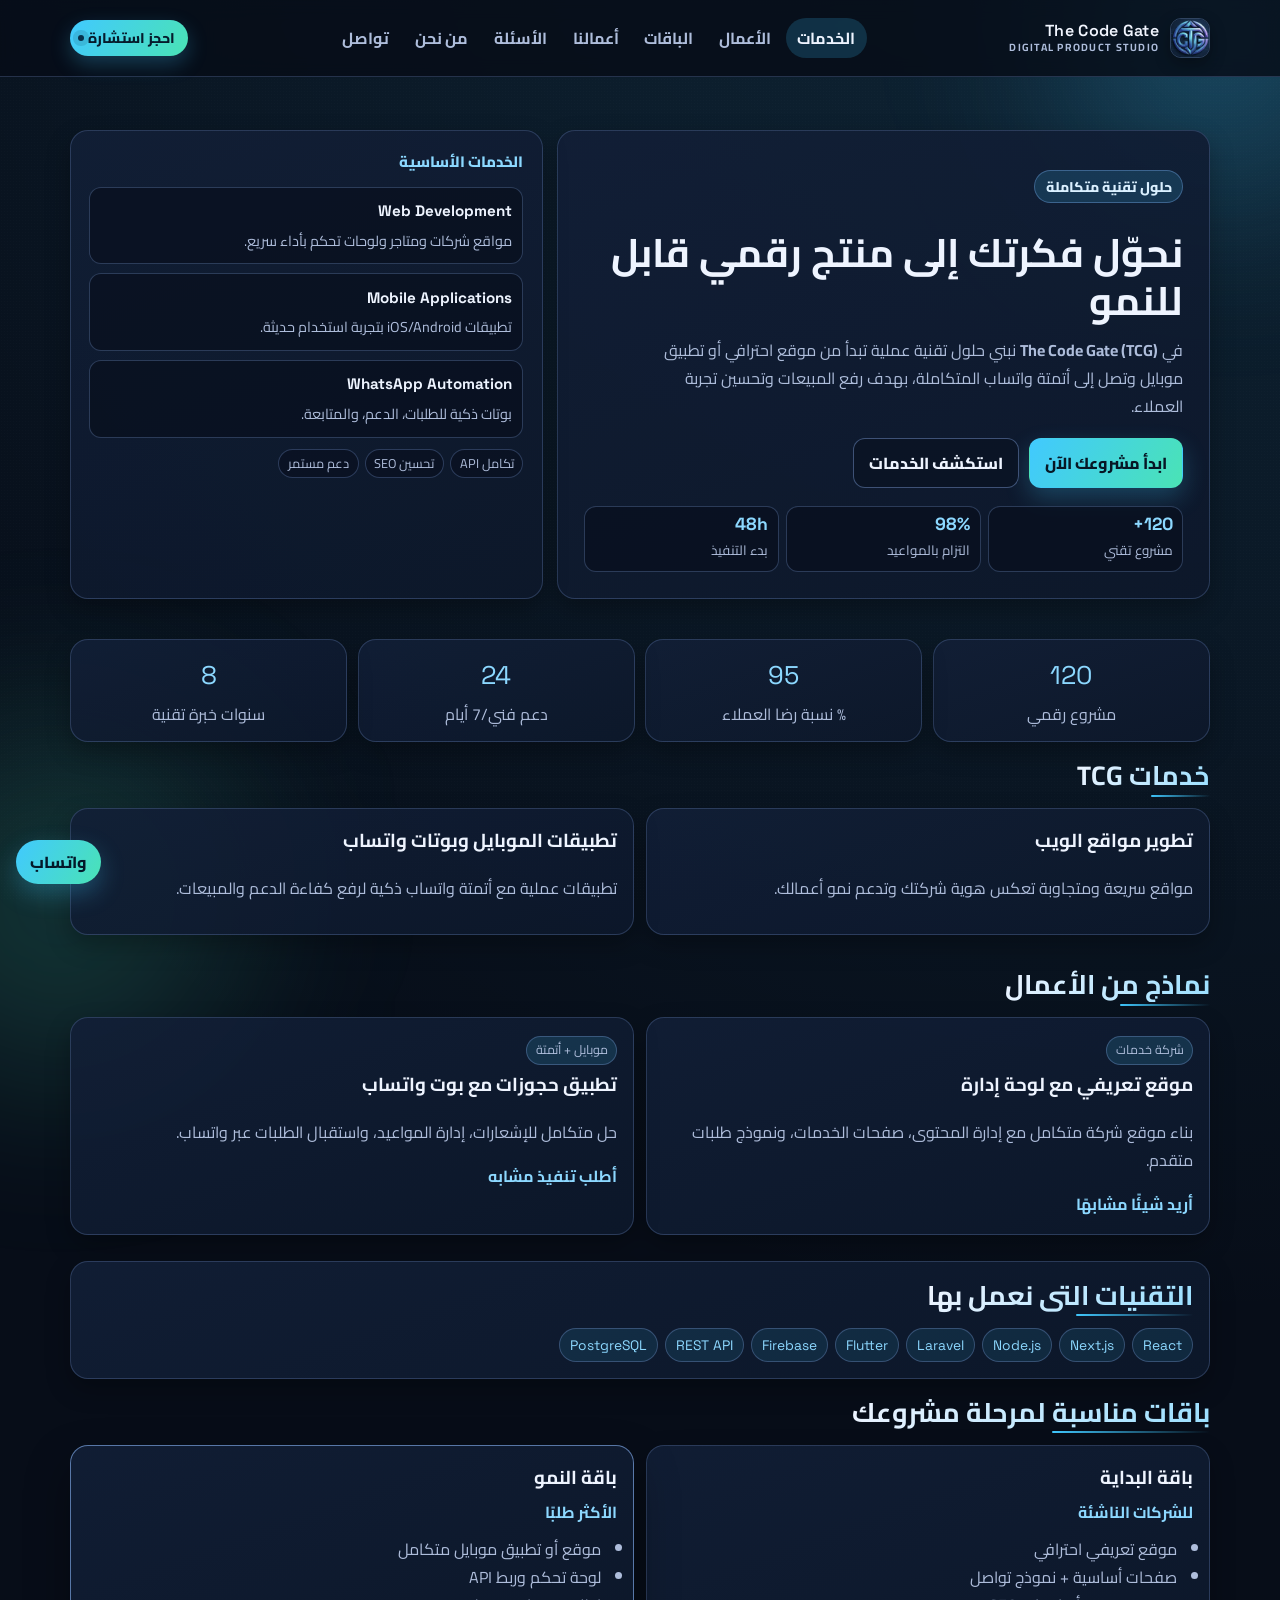
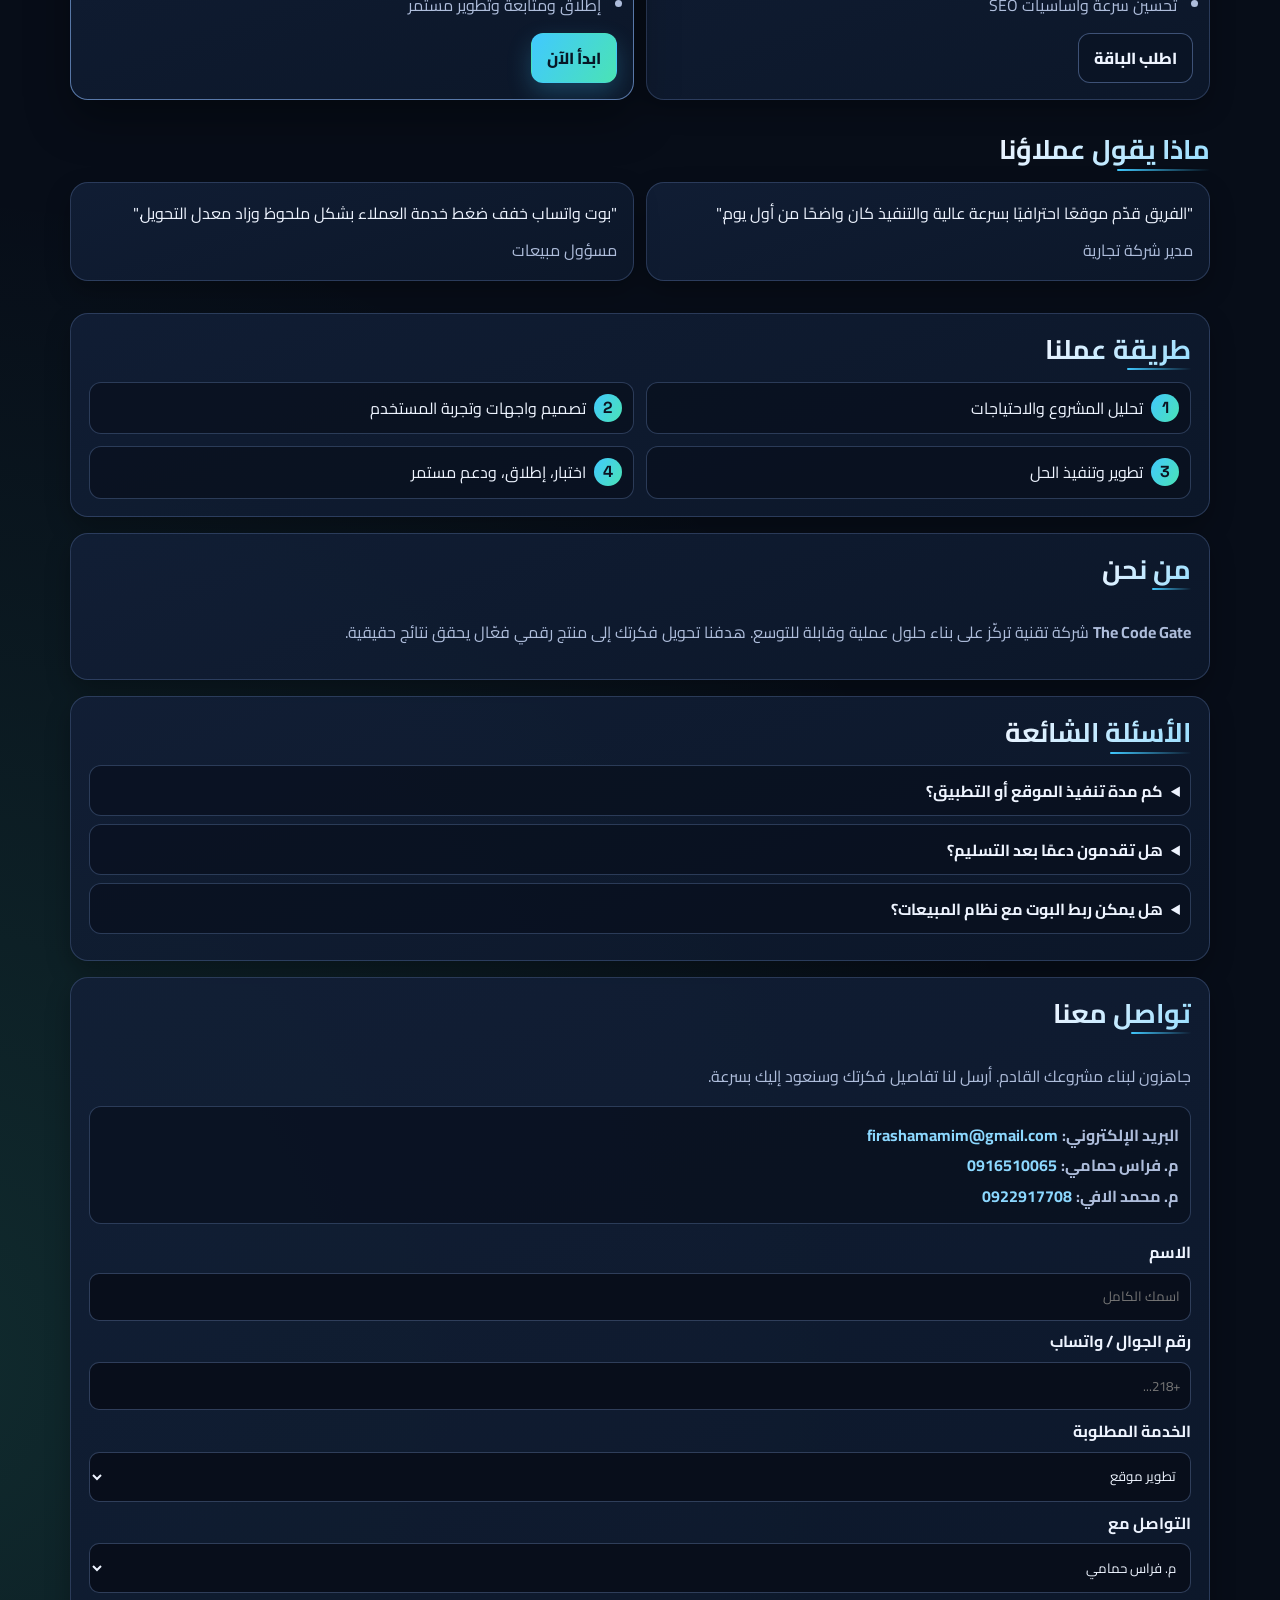
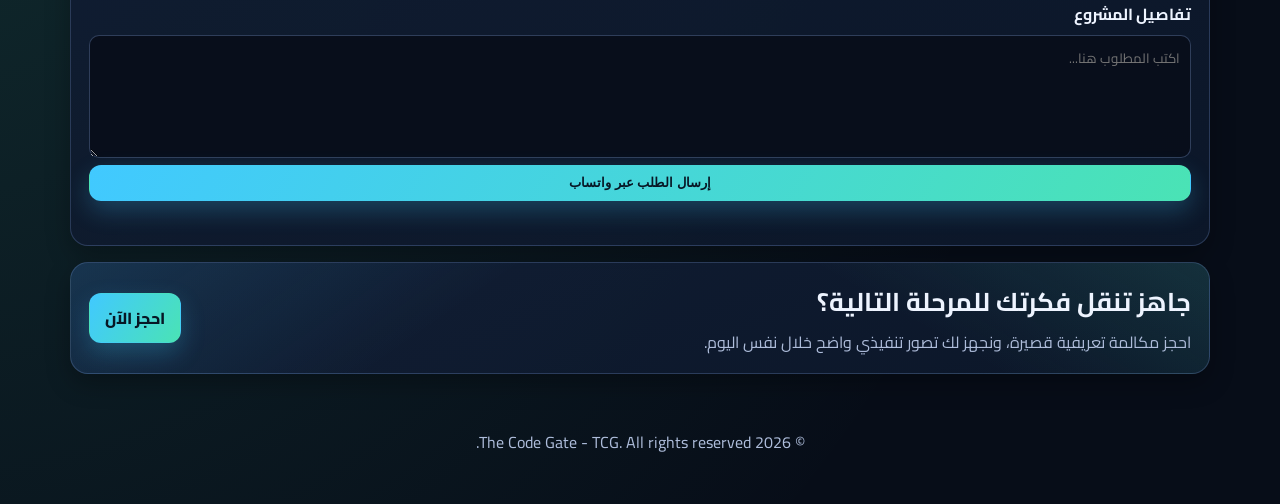
==== index.html @ 2cb338f8 "first upload" ====
<!doctype html>
<html lang="ar" dir="rtl">
<head>
  <meta charset="UTF-8">
  <meta name="viewport" content="width=device-width, initial-scale=1.0">
  <title>TCG - تصميم مواقع وتطوير تطبيقات في ليبيا</title>
  <meta name="description" content="The Code Gate (TCG) - شركة خدمات تقنية متخصصة في تطوير المواقع، تطبيقات الموبايل، وبوتات واتساب.">
  <meta name="keywords" content="TCG, The Code Gate, شركة برمجة, شركة تقنية, تطوير مواقع, تصميم مواقع, برمجة مواقع, تطبيقات موبايل, تطوير تطبيقات, بوت واتساب, أتمتة واتساب, حلول تقنية, تطوير ويب, web development, mobile app development, WhatsApp automation, SEO, API integration">
  <meta name="robots" content="index, follow">
  <meta name="author" content="The Code Gate (TCG)">
  <meta name="theme-color" content="#070d18">
  <meta property="og:type" content="website">
  <meta property="og:locale" content="ar_LY">
  <meta property="og:title" content="TCG - تصميم مواقع وتطوير تطبيقات في ليبيا">
  <meta property="og:description" content="شركة خدمات تقنية متخصصة في تطوير المواقع، تطبيقات الموبايل، وبوتات واتساب.">
  <meta property="og:url" content="https://tcg.com.ly/">
  <meta property="og:site_name" content="The Code Gate (TCG)">
  <meta property="og:image" content="https://tcg.com.ly/assets/logotcg.jpeg">
  <meta name="twitter:card" content="summary_large_image">
  <meta name="twitter:title" content="TCG - تصميم مواقع وتطوير تطبيقات في ليبيا">
  <meta name="twitter:description" content="شركة خدمات تقنية متخصصة في تطوير المواقع، تطبيقات الموبايل، وبوتات واتساب.">
  <meta name="twitter:image" content="https://tcg.com.ly/assets/logotcg.jpeg">
  <link rel="canonical" href="https://tcg.com.ly/">
  <link rel="icon" type="image/jpeg" href="assets/logotcg.jpeg">
  <script type="application/ld+json">
    {
      "@context": "https://schema.org",
      "@graph": [
        {
          "@type": "Organization",
          "@id": "https://tcg.com.ly/#organization",
          "name": "The Code Gate",
          "alternateName": "TCG",
          "url": "https://tcg.com.ly/",
          "logo": "https://tcg.com.ly/assets/logotcg.jpeg",
          "email": "mailto:firashamamim@gmail.com",
          "telephone": "+218916510065",
          "sameAs": [
            "https://wa.me/218916510065"
          ]
        },
        {
          "@type": "WebSite",
          "@id": "https://tcg.com.ly/#website",
          "url": "https://tcg.com.ly/",
          "name": "The Code Gate (TCG)",
          "inLanguage": "ar"
        },
        {
          "@type": "ProfessionalService",
          "@id": "https://tcg.com.ly/#service",
          "name": "The Code Gate (TCG)",
          "url": "https://tcg.com.ly/",
          "description": "شركة خدمات تقنية متخصصة في تطوير المواقع، تطبيقات الموبايل، وبوتات واتساب.",
          "areaServed": {
            "@type": "Country",
            "name": "Libya"
          },
          "serviceType": [
            "Web Development",
            "Mobile App Development",
            "WhatsApp Automation"
          ],
          "provider": {
            "@id": "https://tcg.com.ly/#organization"
          }
        }
      ]
    }
  </script>
  <link rel="preconnect" href="https://fonts.googleapis.com">
  <link rel="preconnect" href="https://fonts.gstatic.com" crossorigin>
  <link href="https://fonts.googleapis.com/css2?family=Cairo:wght@400;600;700&family=Space+Grotesk:wght@600&display=swap" rel="stylesheet">
  <link rel="stylesheet" href="style.css">
</head>
<body>
  <div class="bg-grid" aria-hidden="true"></div>
  <div class="bg-noise" aria-hidden="true"></div>
  <div class="bg-shape bg-shape-1"></div>
  <div class="bg-shape bg-shape-2"></div>

  <header class="site-header">
    <nav class="container nav">
      <a href="#" class="logo">
        <img
          src="assets/logotcg.jpeg"
          alt="TCG Logo"
          class="logo-img"
          width="40"
          height="40"
          decoding="async"
          fetchpriority="high"
        >
        <span class="logo-text-wrap">
          <span class="logo-title">The Code Gate</span>
          <span class="logo-subtitle">Digital Product Studio</span>
        </span>
      </a>
      <button id="menuBtn" class="menu-btn" aria-label="فتح القائمة">☰</button>
      <ul id="menu" class="menu">
        <li><a href="#services">الخدمات</a></li>
        <li><a href="#portfolio">الأعمال</a></li>
        <li><a href="#pricing">الباقات</a></li>
        <li><a href="#work">أعمالنا</a></li>
        <li><a href="#faq">الأسئلة</a></li>
        <li><a href="#about">من نحن</a></li>
        <li><a href="#contact">تواصل</a></li>
      </ul>
      <a class="nav-cta" href="#contact">احجز استشارة</a>
    </nav>
  </header>

  <main>
    <section class="hero container">
      <div class="hero-text reveal">
        <p class="badge">حلول تقنية متكاملة</p>
        <h1>نحوّل فكرتك إلى منتج رقمي قابل للنمو</h1>
        <p class="hero-copy">
          في <strong>The Code Gate (TCG)</strong> نبني حلول تقنية عملية تبدأ من موقع احترافي
          أو تطبيق موبايل وتصل إلى أتمتة واتساب المتكاملة، بهدف رفع المبيعات وتحسين تجربة العملاء.
        </p>
        <div class="hero-actions">
          <a class="btn btn-primary" href="#contact">ابدأ مشروعك الآن</a>
          <a class="btn btn-secondary" href="#services">استكشف الخدمات</a>
        </div>
        <div class="hero-proof">
          <div class="proof-item">
            <strong>120+</strong>
            <span>مشروع تقني</span>
          </div>
          <div class="proof-item">
            <strong>98%</strong>
            <span>التزام بالمواعيد</span>
          </div>
          <div class="proof-item">
            <strong>48h</strong>
            <span>بدء التنفيذ</span>
          </div>
        </div>
      </div>
      <div class="hero-showcase reveal">
        <p class="showcase-title">الخدمات الأساسية</p>
        <div class="showcase-list">
          <div class="showcase-item">
            <h3>Web Development</h3>
            <p>مواقع شركات ومتاجر ولوحات تحكم بأداء سريع.</p>
          </div>
          <div class="showcase-item">
            <h3>Mobile Applications</h3>
            <p>تطبيقات iOS/Android بتجربة استخدام حديثة.</p>
          </div>
          <div class="showcase-item">
            <h3>WhatsApp Automation</h3>
            <p>بوتات ذكية للطلبات، الدعم، والمتابعة.</p>
          </div>
        </div>
        <div class="showcase-note">
          <span>تكامل API</span>
          <span>تحسين SEO</span>
          <span>دعم مستمر</span>
        </div>
      </div>
    </section>

    <section class="stats container reveal">
      <article class="stat">
        <p class="num" data-target="120">0</p>
        <p>مشروع رقمي</p>
      </article>
      <article class="stat">
        <p class="num" data-target="95">0</p>
        <p>% نسبة رضا العملاء</p>
      </article>
      <article class="stat">
        <p class="num" data-target="24">0</p>
        <p>دعم فني/7 أيام</p>
      </article>
      <article class="stat">
        <p class="num" data-target="8">0</p>
        <p>سنوات خبرة تقنية</p>
      </article>
    </section>

    <section id="services" class="services container">
      <h2 class="section-title reveal">خدمات TCG</h2>
      <div class="cards">
        <article class="card reveal">
          <h3>تطوير مواقع الويب</h3>
          <p>مواقع سريعة ومتجاوبة تعكس هوية شركتك وتدعم نمو أعمالك.</p>
        </article>
        <article class="card reveal">
          <h3>تطبيقات الموبايل وبوتات واتساب</h3>
          <p>تطبيقات عملية مع أتمتة واتساب ذكية لرفع كفاءة الدعم والمبيعات.</p>
        </article>
      </div>
    </section>

    <section id="portfolio" class="portfolio container">
      <h2 class="section-title reveal">نماذج من الأعمال</h2>
      <div class="portfolio-grid">
        <article class="portfolio-item reveal">
          <p class="portfolio-tag">شركة خدمات</p>
          <h3>موقع تعريفي مع لوحة إدارة</h3>
          <p>بناء موقع شركة متكامل مع إدارة المحتوى، صفحات الخدمات، ونموذج طلبات متقدم.</p>
          <a href="#contact">أريد شيئًا مشابهًا</a>
        </article>
        <article class="portfolio-item reveal">
          <p class="portfolio-tag">موبايل + أتمتة</p>
          <h3>تطبيق حجوزات مع بوت واتساب</h3>
          <p>حل متكامل للإشعارات، إدارة المواعيد، واستقبال الطلبات عبر واتساب.</p>
          <a href="#contact">أطلب تنفيذ مشابه</a>
        </article>
      </div>
    </section>

    <section class="tech container reveal">
      <h2 class="section-title">التقنيات التي نعمل بها</h2>
      <div class="tech-list">
        <span>React</span>
        <span>Next.js</span>
        <span>Node.js</span>
        <span>Laravel</span>
        <span>Flutter</span>
        <span>Firebase</span>
        <span>REST API</span>
        <span>PostgreSQL</span>
      </div>
    </section>

    <section id="pricing" class="pricing container">
      <h2 class="section-title reveal">باقات مناسبة لمرحلة مشروعك</h2>
      <div class="plans">
        <article class="plan reveal">
          <h3>باقة البداية</h3>
          <p class="plan-sub">للشركات الناشئة</p>
          <ul>
            <li>موقع تعريفي احترافي</li>
            <li>صفحات أساسية + نموذج تواصل</li>
            <li>تحسين سرعة وأساسيات SEO</li>
          </ul>
          <a class="btn btn-secondary" href="#contact">اطلب الباقة</a>
        </article>
        <article class="plan plan-featured reveal">
          <h3>باقة النمو</h3>
          <p class="plan-sub">الأكثر طلبًا</p>
          <ul>
            <li>موقع أو تطبيق موبايل متكامل</li>
            <li>لوحة تحكم وربط API</li>
            <li>إطلاق ومتابعة وتطوير مستمر</li>
          </ul>
          <a class="btn btn-primary" href="#contact">ابدأ الآن</a>
        </article>
      </div>
    </section>

    <section class="testimonials container reveal">
      <h2 class="section-title">ماذا يقول عملاؤنا</h2>
      <div class="testimonial-grid">
        <blockquote class="quote">
          <p>"الفريق قدّم موقعًا احترافيًا بسرعة عالية والتنفيذ كان واضحًا من أول يوم."</p>
          <cite>مدير شركة تجارية</cite>
        </blockquote>
        <blockquote class="quote">
          <p>"بوت واتساب خفف ضغط خدمة العملاء بشكل ملحوظ وزاد معدل التحويل."</p>
          <cite>مسؤول مبيعات</cite>
        </blockquote>
      </div>
    </section>

    <section id="work" class="work container reveal">
      <h2 class="section-title">طريقة عملنا</h2>
      <div class="steps">
        <div class="step"><span>1</span>تحليل المشروع والاحتياجات</div>
        <div class="step"><span>2</span>تصميم واجهات وتجربة المستخدم</div>
        <div class="step"><span>3</span>تطوير وتنفيذ الحل</div>
        <div class="step"><span>4</span>اختبار، إطلاق، ودعم مستمر</div>
      </div>
    </section>

    <section id="about" class="about container reveal">
      <h2 class="section-title">من نحن</h2>
      <p>
        <strong>The Code Gate</strong> شركة تقنية تركّز على بناء حلول عملية وقابلة للتوسع.
        هدفنا تحويل فكرتك إلى منتج رقمي فعّال يحقق نتائج حقيقية.
      </p>
    </section>

    <section id="faq" class="faq container reveal">
      <h2 class="section-title">الأسئلة الشائعة</h2>
      <details>
        <summary>كم مدة تنفيذ الموقع أو التطبيق؟</summary>
        <p>تختلف المدة حسب المتطلبات، لكن عادة تبدأ من 2 إلى 8 أسابيع بعد اعتماد الخطة.</p>
      </details>
      <details>
        <summary>هل تقدمون دعمًا بعد التسليم؟</summary>
        <p>نعم، نوفر دعمًا فنيًا وتحديثات دورية حسب الباقة المتفق عليها.</p>
      </details>
      <details>
        <summary>هل يمكن ربط البوت مع نظام المبيعات؟</summary>
        <p>نعم، ننفذ تكاملات API مع أنظمة CRM والمبيعات وخدمة العملاء.</p>
      </details>
    </section>

    <section id="contact" class="contact container reveal">
      <h2 class="section-title">تواصل معنا</h2>
      <p>جاهزون لبناء مشروعك القادم. أرسل لنا تفاصيل فكرتك وسنعود إليك بسرعة.</p>
      <div class="contact-info">
        <p><strong>البريد الإلكتروني:</strong> <a href="mailto:firashamamim@gmail.com">firashamamim@gmail.com</a></p>
        <p><strong>م. فراس حمامي:</strong> <a href="tel:0916510065">0916510065</a></p>
        <p><strong>م. محمد الافي:</strong> <a href="tel:0922917708">0922917708</a></p>
      </div>
      <form class="contact-form">
        <label for="name">الاسم</label>
        <input id="name" type="text" placeholder="اسمك الكامل" required>
        <label for="phone">رقم الجوال / واتساب</label>
        <input id="phone" type="text" placeholder="+218..." required>
        <label for="service">الخدمة المطلوبة</label>
        <select id="service">
          <option value="تطوير موقع">تطوير موقع</option>
          <option value="تطبيق موبايل">تطبيق موبايل</option>
          <option value="بوت واتساب">بوت واتساب</option>
          <option value="حل تقني متكامل">حل تقني متكامل</option>
        </select>
        <label for="contactPerson">التواصل مع</label>
        <select id="contactPerson">
          <option value="firas">م. فراس حمامي</option>
          <option value="mohammed">م. محمد الافي</option>
        </select>
        <label for="details">تفاصيل المشروع</label>
        <textarea id="details" rows="4" placeholder="اكتب المطلوب هنا..." required></textarea>
        <button id="sendBtn" type="button" class="btn btn-primary">إرسال الطلب عبر واتساب</button>
        <p id="formStatus" class="form-status" aria-live="polite"></p>
      </form>
    </section>

    <section class="cta-band container reveal">
      <div>
        <h2>جاهز تنقل فكرتك للمرحلة التالية؟</h2>
        <p>احجز مكالمة تعريفية قصيرة، ونجهز لك تصور تنفيذي واضح خلال نفس اليوم.</p>
      </div>
      <a class="btn btn-primary" href="#contact">احجز الآن</a>
    </section>
  </main>

  <footer class="site-footer">
    <div class="container">
      <p>© 2026 The Code Gate - TCG. All rights reserved.</p>
    </div>
  </footer>

  <a class="floating-wa" href="https://wa.me/218916510065" target="_blank" rel="noopener noreferrer" aria-label="تواصل واتساب">
    واتساب
  </a>
  <button id="scrollTopBtn" class="scroll-top" type="button" aria-label="العودة للأعلى">↑</button>

  <script src="script.js" defer></script>
</body>
</html>
---- style.css ----
:root {
  --bg: #070d18;
  --bg-soft: #0d1628;
  --surface: #111d34;
  --surface-2: #0f1a2f;
  --surface-3: #0b1425;
  --text: #eef4ff;
  --muted: #aebddb;
  --line: rgba(123, 155, 214, 0.26);
  --brand: #41c9ff;
  --brand-2: #4ae3b5;
  --brand-dark: #0c1322;
  --warn: #ffca7a;
  --radius: 18px;
  --radius-sm: 12px;
  --shadow-sm: 0 10px 24px rgba(0, 0, 0, 0.28);
  --shadow-md: 0 20px 44px rgba(0, 0, 0, 0.34);
  --max: 1140px;
}

* {
  box-sizing: border-box;
}

html {
  scroll-behavior: smooth;
}

html,
body {
  margin: 0;
  padding: 0;
}

body {
  font-family: "Cairo", "Segoe UI", sans-serif;
  color: var(--text);
  background:
    radial-gradient(circle at 92% -10%, rgba(65, 201, 255, 0.15), transparent 40%),
    radial-gradient(circle at -8% 80%, rgba(74, 227, 181, 0.14), transparent 36%),
    var(--bg);
  line-height: 1.75;
}

section {
  scroll-margin-top: 96px;
}

.container {
  width: min(var(--max), calc(100% - 2rem));
  margin: 0 auto;
}

.bg-grid {
  display: none;
}

.bg-noise,
.bg-shape {
  position: fixed;
  z-index: -1;
  pointer-events: none;
}

.bg-noise {
  inset: 0;
  opacity: 0.12;
  background-image: radial-gradient(circle, rgba(255, 255, 255, 0.14) 1px, transparent 1px);
  background-size: 3px 3px;
}

.bg-shape {
  filter: blur(90px);
}

.bg-shape-1 {
  top: -120px;
  right: -100px;
  width: 320px;
  height: 320px;
  border-radius: 50%;
  background: rgba(65, 201, 255, 0.24);
}

.bg-shape-2 {
  bottom: -180px;
  left: -120px;
  width: 360px;
  height: 360px;
  border-radius: 50%;
  background: rgba(74, 227, 181, 0.18);
}

.site-header {
  position: sticky;
  top: 0;
  z-index: 50;
  backdrop-filter: blur(10px);
  background: rgba(7, 13, 24, 0.82);
  border-bottom: 1px solid var(--line);
}

.nav {
  min-height: 76px;
  display: flex;
  align-items: center;
  justify-content: space-between;
  gap: 0.75rem;
}

.logo {
  text-decoration: none;
  display: flex;
  align-items: center;
  gap: 0.68rem;
}

.logo-img {
  width: 40px;
  height: 40px;
  object-fit: cover;
  border-radius: 11px;
  border: 1px solid rgba(123, 155, 214, 0.35);
  box-shadow: 0 6px 16px rgba(0, 0, 0, 0.32);
}

.logo-text-wrap {
  display: flex;
  flex-direction: column;
  line-height: 1.05;
}

.logo-title {
  color: #f2f6ff;
  font-family: "Space Grotesk", "Verdana", sans-serif;
  font-size: 1rem;
  letter-spacing: 0.02em;
  font-weight: 600;
}

.logo-subtitle {
  color: var(--muted);
  font-size: 0.66rem;
  font-weight: 700;
  letter-spacing: 0.12em;
  text-transform: uppercase;
  margin-top: 0.14rem;
}

.menu {
  list-style: none;
  margin: 0;
  padding: 0;
  display: flex;
  align-items: center;
  gap: 0.18rem;
}

.menu a {
  text-decoration: none;
  color: var(--muted);
  font-weight: 700;
  padding: 0.34rem 0.72rem;
  border-radius: 999px;
  transition: color 0.2s ease, background 0.2s ease;
}

.menu a:hover,
.menu a.active {
  color: var(--text);
  background: rgba(65, 201, 255, 0.18);
}

.nav-cta {
  text-decoration: none;
  color: #061b2c;
  background: linear-gradient(120deg, var(--brand), var(--brand-2));
  border-radius: 999px;
  font-weight: 800;
  font-size: 0.88rem;
  padding: 0.38rem 0.78rem 0.38rem 1.15rem;
  box-shadow: 0 8px 20px rgba(65, 201, 255, 0.25);
  position: relative;
}

.nav-cta::before {
  content: "";
  position: absolute;
  left: 0.48rem;
  top: 50%;
  width: 6px;
  height: 6px;
  border-radius: 50%;
  transform: translateY(-50%);
  background: #07314b;
  box-shadow: 0 0 0 5px rgba(7, 49, 75, 0.14);
}

.menu-btn {
  display: none;
  width: 42px;
  height: 42px;
  border-radius: 10px;
  border: 1px solid var(--line);
  background: rgba(11, 20, 37, 0.85);
  color: var(--text);
  font-size: 1.1rem;
}

.hero {
  display: grid;
  grid-template-columns: 1.16fr 0.84fr;
  gap: 0.9rem;
  padding: 3.3rem 0 2rem;
}

.hero-text,
.hero-showcase,
.stat,
.card,
.portfolio-item,
.plan,
.quote,
.tech,
.work,
.about,
.faq,
.contact,
.cta-band {
  border: 1px solid var(--line);
  border-radius: var(--radius);
  background: linear-gradient(160deg, rgba(18, 31, 55, 0.9), rgba(13, 24, 43, 0.9));
  box-shadow: var(--shadow-sm);
  position: relative;
  overflow: hidden;
}

.hero-text::before,
.hero-showcase::before,
.stat::before,
.card::before,
.portfolio-item::before,
.plan::before,
.quote::before,
.tech::before,
.work::before,
.about::before,
.faq::before,
.contact::before,
.cta-band::before {
  content: "";
  position: absolute;
  inset: 0;
  pointer-events: none;
  background: linear-gradient(120deg, transparent 0%, rgba(255, 255, 255, 0.045) 48%, transparent 100%);
  opacity: 0;
  transition: opacity 0.22s ease;
}

.hero-text:hover::before,
.hero-showcase:hover::before,
.stat:hover::before,
.card:hover::before,
.portfolio-item:hover::before,
.plan:hover::before,
.quote:hover::before,
.tech:hover::before,
.work:hover::before,
.about:hover::before,
.faq:hover::before,
.contact:hover::before,
.cta-band:hover::before {
  opacity: 1;
}

.hero-text {
  padding: 1.6rem;
}

.badge {
  display: inline-flex;
  border-radius: 999px;
  padding: 0.2rem 0.67rem;
  background: rgba(65, 201, 255, 0.16);
  border: 1px solid rgba(132, 185, 255, 0.34);
  color: #daf0ff;
  font-size: 0.88rem;
  font-weight: 800;
}

h1 {
  margin: 0.72rem 0;
  font-size: clamp(2rem, 3.1vw, 3.2rem);
  line-height: 1.2;
}

.hero-copy {
  margin: 0;
  color: var(--muted);
  max-width: 60ch;
}

.hero-actions {
  margin-top: 1.15rem;
  display: flex;
  flex-wrap: wrap;
  gap: 0.62rem;
}

.btn {
  border: 1px solid transparent;
  text-decoration: none;
  border-radius: 12px;
  font-weight: 800;
  padding: 0.62rem 0.95rem;
  display: inline-flex;
  align-items: center;
  justify-content: center;
  cursor: pointer;
  transition: transform 0.18s ease, box-shadow 0.2s ease;
}

.btn:hover {
  transform: translateY(-1px);
}

.btn-primary {
  color: #071725;
  background: linear-gradient(120deg, var(--brand), var(--brand-2));
  box-shadow: 0 10px 24px rgba(65, 201, 255, 0.24);
}

.btn-secondary {
  color: var(--text);
  border-color: rgba(123, 155, 214, 0.46);
  background: rgba(11, 20, 37, 0.85);
}

.hero-proof {
  margin-top: 1.1rem;
  display: grid;
  grid-template-columns: repeat(3, minmax(0, 1fr));
  gap: 0.45rem;
}

.proof-item {
  border: 1px solid rgba(123, 155, 214, 0.3);
  border-radius: var(--radius-sm);
  background: rgba(9, 16, 30, 0.72);
  padding: 0.54rem 0.62rem;
}

.proof-item strong {
  display: block;
  color: #8cd8ff;
  font-family: "Space Grotesk", "Verdana", sans-serif;
  font-size: 1.1rem;
  line-height: 1.1;
}

.proof-item span {
  color: var(--muted);
  font-size: 0.84rem;
}

.hero-showcase {
  padding: 1.15rem;
}

.showcase-title {
  margin: 0 0 0.7rem;
  color: #8cd8ff;
  font-size: 0.94rem;
  font-weight: 800;
}

.showcase-list {
  display: grid;
  gap: 0.55rem;
}

.showcase-item {
  border: 1px solid rgba(123, 155, 214, 0.3);
  border-radius: var(--radius-sm);
  background: rgba(9, 16, 30, 0.72);
  padding: 0.66rem;
}

.showcase-item h3 {
  margin: 0;
  font-size: 0.95rem;
  font-family: "Space Grotesk", "Verdana", sans-serif;
}

.showcase-item p {
  margin: 0.18rem 0 0;
  color: var(--muted);
  font-size: 0.9rem;
}

.showcase-note {
  margin-top: 0.72rem;
  display: flex;
  flex-wrap: wrap;
  gap: 0.35rem;
}

.showcase-note span {
  border: 1px solid rgba(123, 155, 214, 0.3);
  border-radius: 999px;
  background: rgba(9, 16, 30, 0.6);
  color: var(--muted);
  font-size: 0.8rem;
  padding: 0.14rem 0.55rem;
}

.stats {
  display: grid;
  grid-template-columns: repeat(4, minmax(0, 1fr));
  gap: 0.66rem;
  margin-top: 0.5rem;
}

.stat {
  padding: 0.82rem;
  text-align: center;
}

.stat .num {
  margin: 0;
  font-family: "Space Grotesk", "Verdana", sans-serif;
  color: #8cd8ff;
  font-size: clamp(1.45rem, 2vw, 1.95rem);
}

.stat p:last-child {
  margin: 0.16rem 0 0;
  color: var(--muted);
}

.section-title {
  margin: 0 0 0.95rem;
  font-size: clamp(1.35rem, 2.1vw, 2.05rem);
  line-height: 1.3;
  display: inline-block;
  position: relative;
  background: linear-gradient(120deg, #eef4ff, #9adfff);
  -webkit-background-clip: text;
  background-clip: text;
  color: transparent;
}

.section-title::after {
  content: "";
  position: absolute;
  right: 0;
  bottom: -0.22rem;
  width: 44%;
  height: 2px;
  border-radius: 999px;
  background: linear-gradient(120deg, var(--brand), transparent);
}

.services,
.portfolio,
.pricing,
.testimonials {
  padding: 1rem 0;
}

.cards,
.portfolio-grid,
.plans,
.testimonial-grid,
.steps {
  display: grid;
  grid-template-columns: repeat(2, minmax(0, 1fr));
  gap: 0.75rem;
}

.card,
.portfolio-item,
.plan,
.quote {
  padding: 1rem;
}

.card,
.portfolio-item,
.plan,
.quote,
.stat,
.showcase-item,
.proof-item {
  transition: transform 0.2s ease, border-color 0.2s ease;
}

.card:hover,
.portfolio-item:hover,
.plan:hover,
.quote:hover,
.stat:hover {
  transform: translateY(-3px);
  border-color: rgba(141, 188, 255, 0.48);
}

.card h3,
.portfolio-item h3,
.plan h3 {
  margin: 0;
}

.card p,
.portfolio-item p,
.plan-sub,
.plan ul,
.quote cite,
.about p,
.faq p,
.contact p {
  color: var(--muted);
}

.portfolio-tag {
  display: inline-flex;
  margin: 0 0 0.3rem;
  border-radius: 999px;
  border: 1px solid rgba(123, 155, 214, 0.36);
  background: rgba(65, 201, 255, 0.14);
  color: #8cd8ff;
  font-size: 0.78rem;
  padding: 0.15rem 0.52rem;
}

.portfolio-item a {
  text-decoration: none;
  color: #8cd8ff;
  font-weight: 700;
}

.tech {
  padding: 1rem;
  margin-top: 0.6rem;
}

.tech-list {
  display: flex;
  flex-wrap: wrap;
  gap: 0.45rem;
}

.tech-list span {
  border: 1px solid rgba(123, 155, 214, 0.34);
  background: rgba(65, 201, 255, 0.1);
  border-radius: 999px;
  padding: 0.24rem 0.62rem;
  color: #8cd8ff;
  font-family: "Space Grotesk", "Verdana", sans-serif;
  font-size: 0.86rem;
}

.plan-sub {
  margin: 0.25rem 0 0.55rem;
  color: #8cd8ff;
  font-weight: 700;
}

.plan ul {
  margin: 0 0 0.88rem;
  padding-right: 1rem;
}

.plan-featured {
  border-color: rgba(141, 188, 255, 0.58);
  box-shadow: var(--shadow-md);
}

.quote {
  margin: 0;
}

.quote p {
  margin: 0;
}

.quote cite {
  margin-top: 0.55rem;
  display: block;
  font-style: normal;
}

.work,
.about,
.faq,
.contact,
.cta-band {
  padding: 1.1rem;
  margin-top: 1rem;
}

.step {
  border: 1px solid rgba(123, 155, 214, 0.3);
  border-radius: var(--radius-sm);
  background: rgba(9, 16, 30, 0.72);
  padding: 0.7rem;
  display: flex;
  align-items: center;
  gap: 0.5rem;
}

.step span {
  width: 28px;
  height: 28px;
  border-radius: 50%;
  display: inline-grid;
  place-items: center;
  background: linear-gradient(120deg, var(--brand), var(--brand-2));
  color: var(--brand-dark);
  font-family: "Space Grotesk", "Verdana", sans-serif;
  font-weight: 700;
}

.faq details {
  border: 1px solid rgba(123, 155, 214, 0.3);
  border-radius: var(--radius-sm);
  background: rgba(9, 16, 30, 0.72);
  padding: 0.66rem;
  margin-bottom: 0.5rem;
}

.faq summary {
  cursor: pointer;
  font-weight: 700;
}

.contact-info {
  border: 1px solid rgba(123, 155, 214, 0.3);
  border-radius: var(--radius-sm);
  background: rgba(9, 16, 30, 0.72);
  padding: 0.7rem;
  margin-bottom: 0.85rem;
}

.contact-info p {
  margin: 0.16rem 0;
}

.contact-info a {
  text-decoration: none;
  color: #8cd8ff;
  font-weight: 700;
}

.contact-form {
  display: grid;
  gap: 0.42rem;
}

.contact-form label {
  font-weight: 700;
}

.contact-form input,
.contact-form textarea,
.contact-form select {
  border: 1px solid rgba(123, 155, 214, 0.34);
  border-radius: 10px;
  padding: 0.66rem;
  background: rgba(8, 14, 26, 0.9);
  color: var(--text);
  font-family: inherit;
  outline: none;
  transition: border-color 0.2s ease, box-shadow 0.2s ease;
}

.contact-form input:focus,
.contact-form textarea:focus,
.contact-form select:focus {
  border-color: rgba(101, 182, 255, 0.8);
  box-shadow: 0 0 0 3px rgba(65, 201, 255, 0.16);
}

.contact-form textarea {
  resize: vertical;
}

.form-status {
  margin: 0.1rem 0 0;
  min-height: 1.1rem;
  color: var(--warn);
  font-weight: 700;
}

.cta-band {
  display: flex;
  align-items: center;
  justify-content: space-between;
  gap: 0.9rem;
  margin-bottom: 1rem;
  background:
    linear-gradient(145deg, rgba(65, 201, 255, 0.13), transparent 35%),
    linear-gradient(210deg, rgba(74, 227, 181, 0.12), transparent 30%),
    linear-gradient(160deg, rgba(18, 31, 55, 0.9), rgba(13, 24, 43, 0.9));
}

.cta-band h2 {
  margin: 0 0 0.15rem;
  font-size: clamp(1.2rem, 2vw, 1.75rem);
}

.cta-band p {
  margin: 0;
  color: var(--muted);
}

.site-footer {
  color: var(--muted);
  text-align: center;
  padding: 1.35rem 0 2rem;
}

.floating-wa,
.scroll-top {
  position: fixed;
  bottom: 1rem;
  z-index: 60;
}

.floating-wa {
  left: 1rem;
  text-decoration: none;
  font-weight: 800;
  border-radius: 999px;
  padding: 0.5rem 0.88rem;
  color: #03192a;
  background: linear-gradient(120deg, var(--brand), var(--brand-2));
  box-shadow: 0 10px 24px rgba(65, 201, 255, 0.28);
  animation: floatSoft 2.8s ease-in-out infinite;
}

.scroll-top {
  right: 1rem;
  width: 42px;
  height: 42px;
  border-radius: 50%;
  border: 1px solid rgba(123, 155, 214, 0.34);
  background: rgba(11, 20, 37, 0.9);
  color: var(--text);
  font-size: 1.14rem;
  cursor: pointer;
  opacity: 0;
  transform: translateY(8px);
  pointer-events: none;
  transition: opacity 0.2s ease, transform 0.2s ease;
}

.scroll-top.show {
  opacity: 1;
  transform: translateY(0);
  pointer-events: auto;
}

.reveal {
  opacity: 0;
  transform: translateY(14px);
  transition: transform 0.65s ease, opacity 0.65s ease;
}

.reveal.show {
  opacity: 1;
  transform: translateY(0);
}

@keyframes floatSoft {
  0%, 100% {
    transform: translateY(0);
  }
  50% {
    transform: translateY(-2px);
  }
}

@media (max-width: 980px) {
  .logo-title {
    font-size: 0.93rem;
  }

  .logo-subtitle {
    display: none;
  }

  .hero {
    grid-template-columns: 1fr;
    padding-top: 2.7rem;
  }

  .hero-proof {
    grid-template-columns: repeat(2, minmax(0, 1fr));
  }

  .cards,
  .portfolio-grid,
  .plans,
  .testimonial-grid,
  .steps {
    grid-template-columns: 1fr;
  }

  .stats {
    grid-template-columns: repeat(2, minmax(0, 1fr));
  }

  .cta-band {
    flex-direction: column;
    align-items: flex-start;
  }

  .nav-cta {
    display: none;
  }

  .menu-btn {
    display: block;
  }

  .menu {
    position: absolute;
    top: 74px;
    right: 1rem;
    width: min(240px, calc(100% - 2rem));
    border: 1px solid rgba(123, 155, 214, 0.36);
    background: rgba(8, 14, 26, 0.97);
    border-radius: 12px;
    padding: 0.68rem;
    display: none;
    flex-direction: column;
    align-items: stretch;
    gap: 0.3rem;
    box-shadow: var(--shadow-md);
  }

  .menu.open {
    display: flex;
  }

  .floating-wa {
    left: 0.8rem;
    bottom: 0.8rem;
  }

  .scroll-top {
    right: 0.8rem;
    bottom: 0.8rem;
  }
}

@media (prefers-reduced-motion: reduce) {
  html {
    scroll-behavior: auto;
  }

  .reveal,
  .btn,
  .scroll-top,
  .card,
  .portfolio-item,
  .plan,
  .quote,
  .stat {
    transition: none;
  }

  .floating-wa {
    animation: none;
  }
}
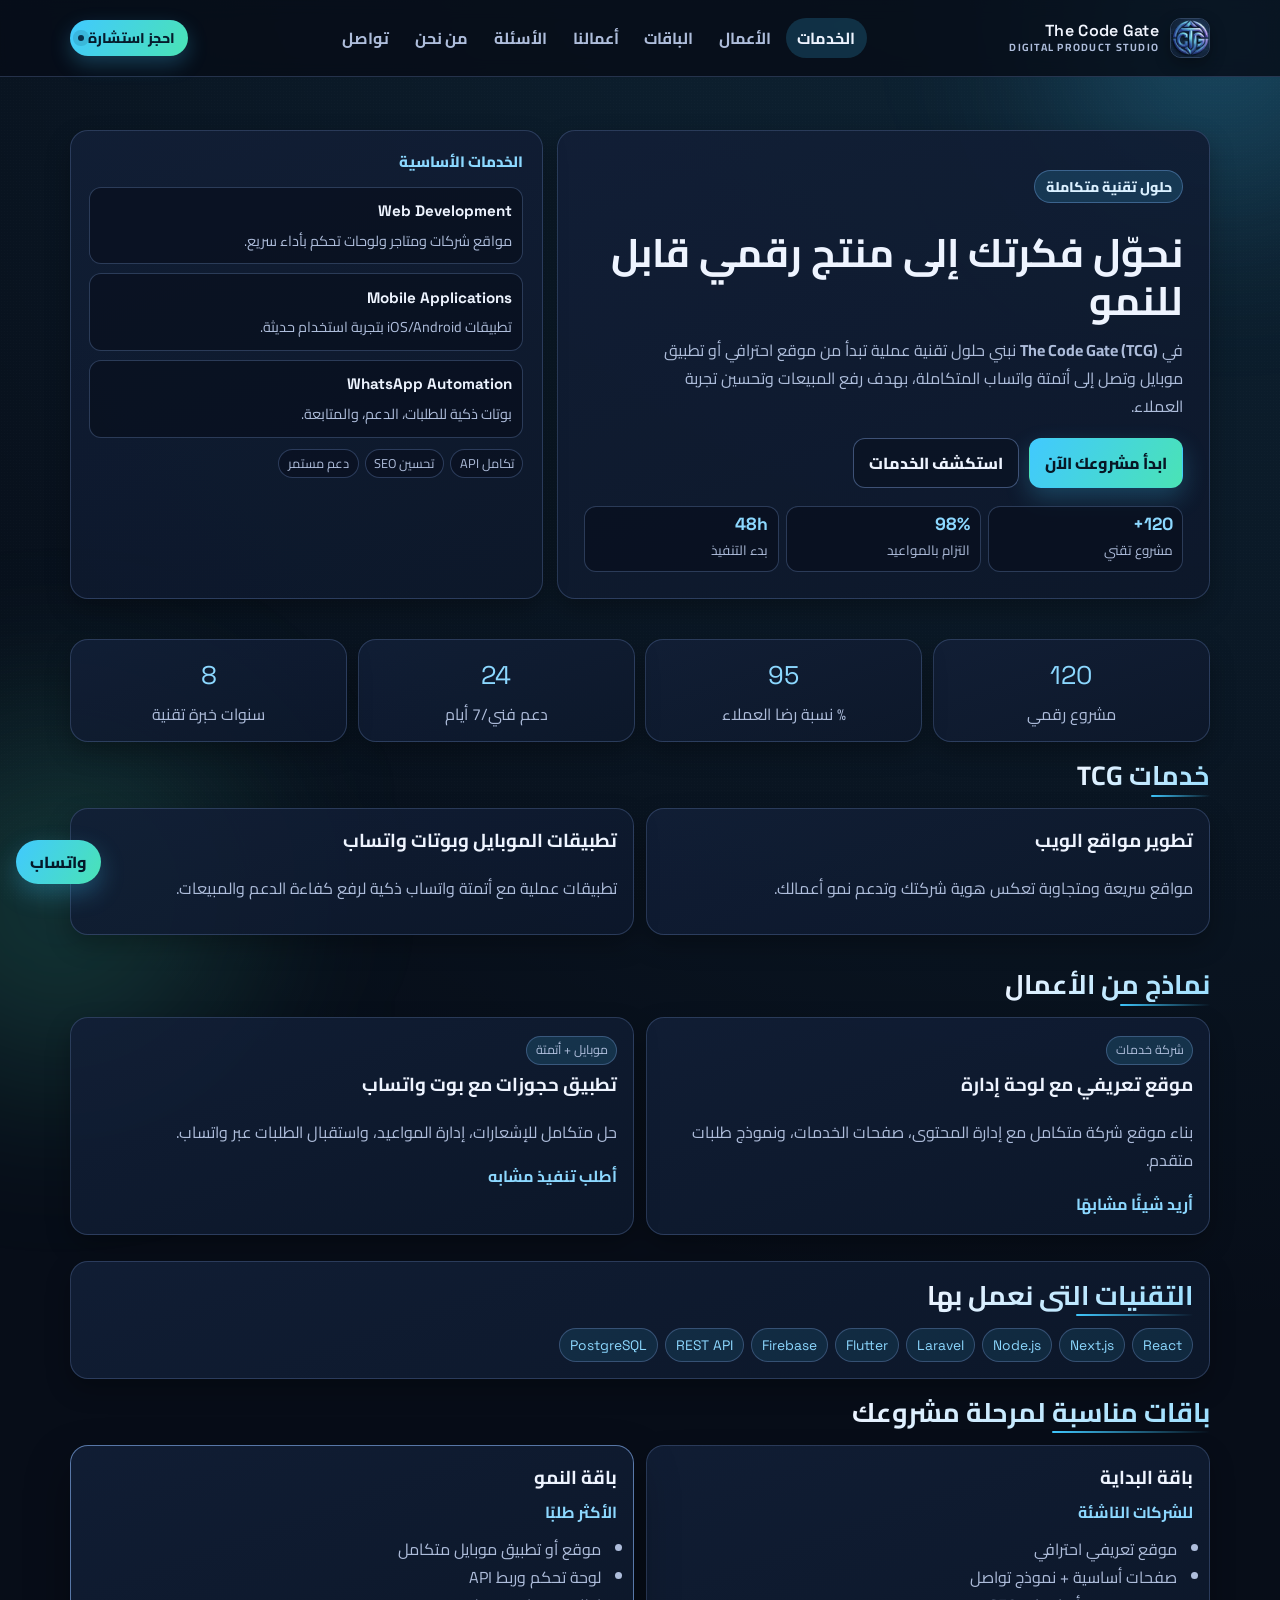
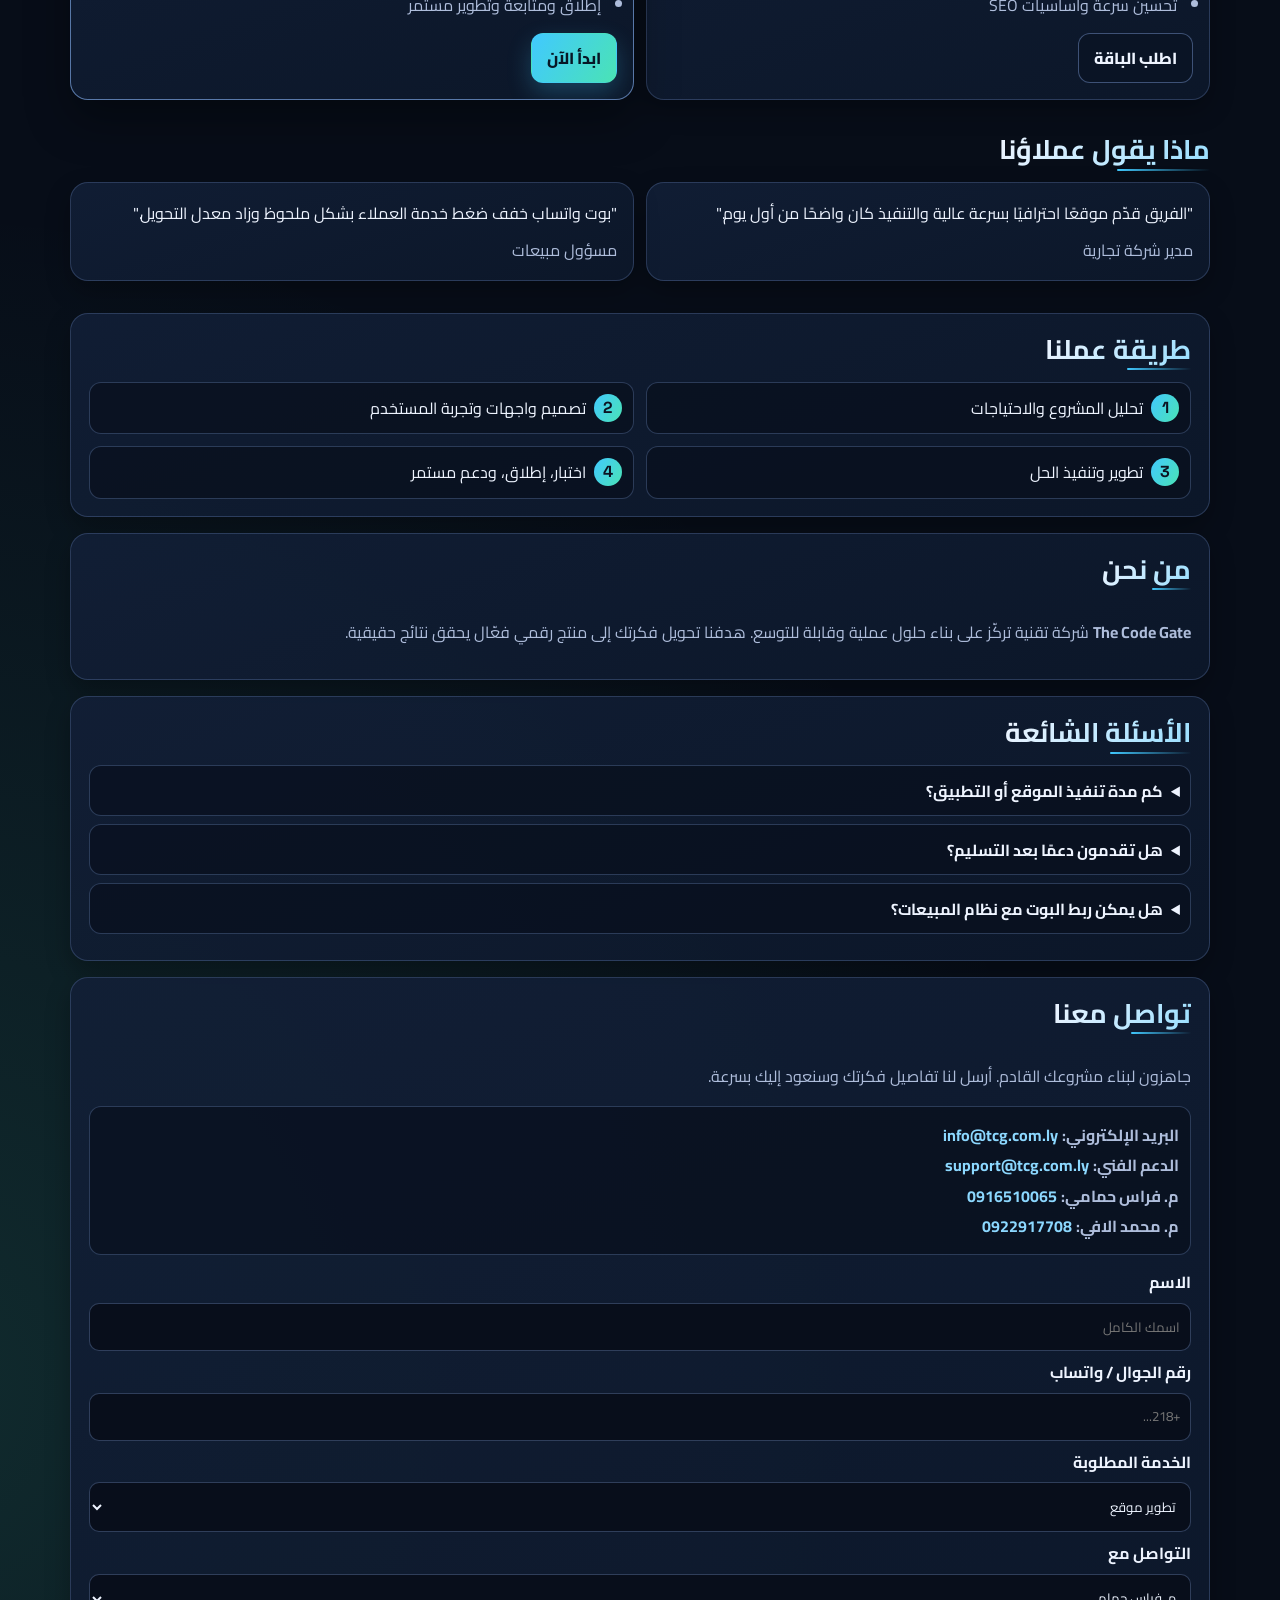
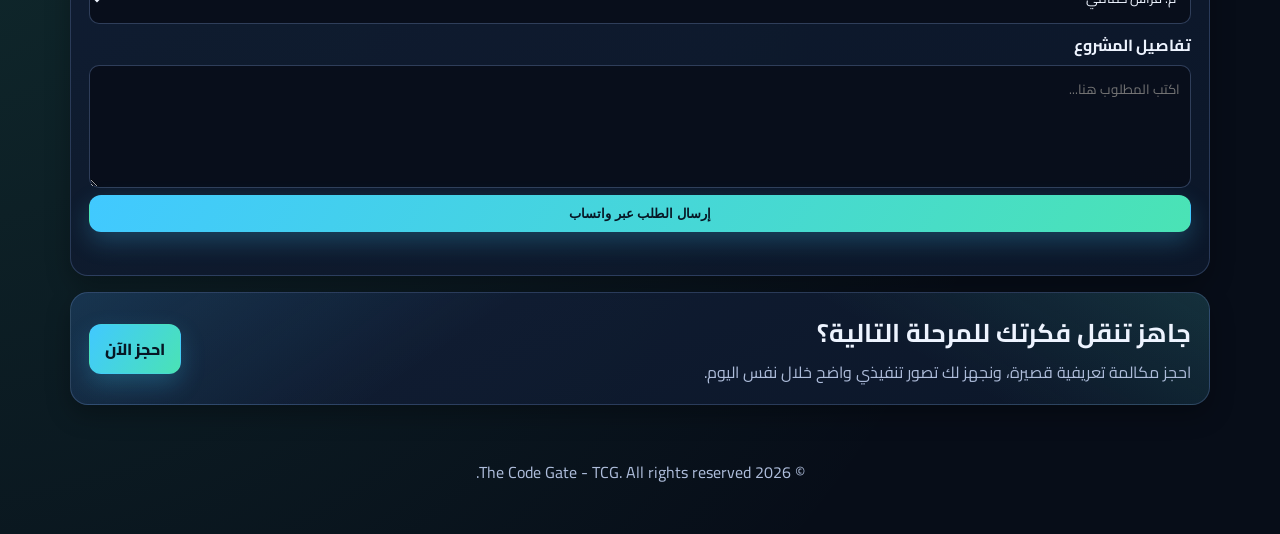
==== commit d3f22670: "Update contact emails and schema contactPoint" ====
--- a/index.html
+++ b/index.html
@@ -33,8 +33,19 @@
           "alternateName": "TCG",
           "url": "https://tcg.com.ly/",
           "logo": "https://tcg.com.ly/assets/logotcg.jpeg",
-          "email": "mailto:firashamamim@gmail.com",
+          "email": "mailto:info@tcg.com.ly",
           "telephone": "+218916510065",
+          "contactPoint": [
+            {
+              "@type": "ContactPoint",
+              "contactType": "customer support",
+              "email": "support@tcg.com.ly",
+              "availableLanguage": [
+                "ar",
+                "en"
+              ]
+            }
+          ],
           "sameAs": [
             "https://wa.me/218916510065"
           ]
@@ -305,7 +316,8 @@
       <h2 class="section-title">تواصل معنا</h2>
       <p>جاهزون لبناء مشروعك القادم. أرسل لنا تفاصيل فكرتك وسنعود إليك بسرعة.</p>
       <div class="contact-info">
-        <p><strong>البريد الإلكتروني:</strong> <a href="mailto:firashamamim@gmail.com">firashamamim@gmail.com</a></p>
+        <p><strong>البريد الإلكتروني:</strong> <a href="mailto:info@tcg.com.ly">info@tcg.com.ly</a></p>
+        <p><strong>الدعم الفني:</strong> <a href="mailto:support@tcg.com.ly">support@tcg.com.ly</a></p>
         <p><strong>م. فراس حمامي:</strong> <a href="tel:0916510065">0916510065</a></p>
         <p><strong>م. محمد الافي:</strong> <a href="tel:0922917708">0922917708</a></p>
       </div>
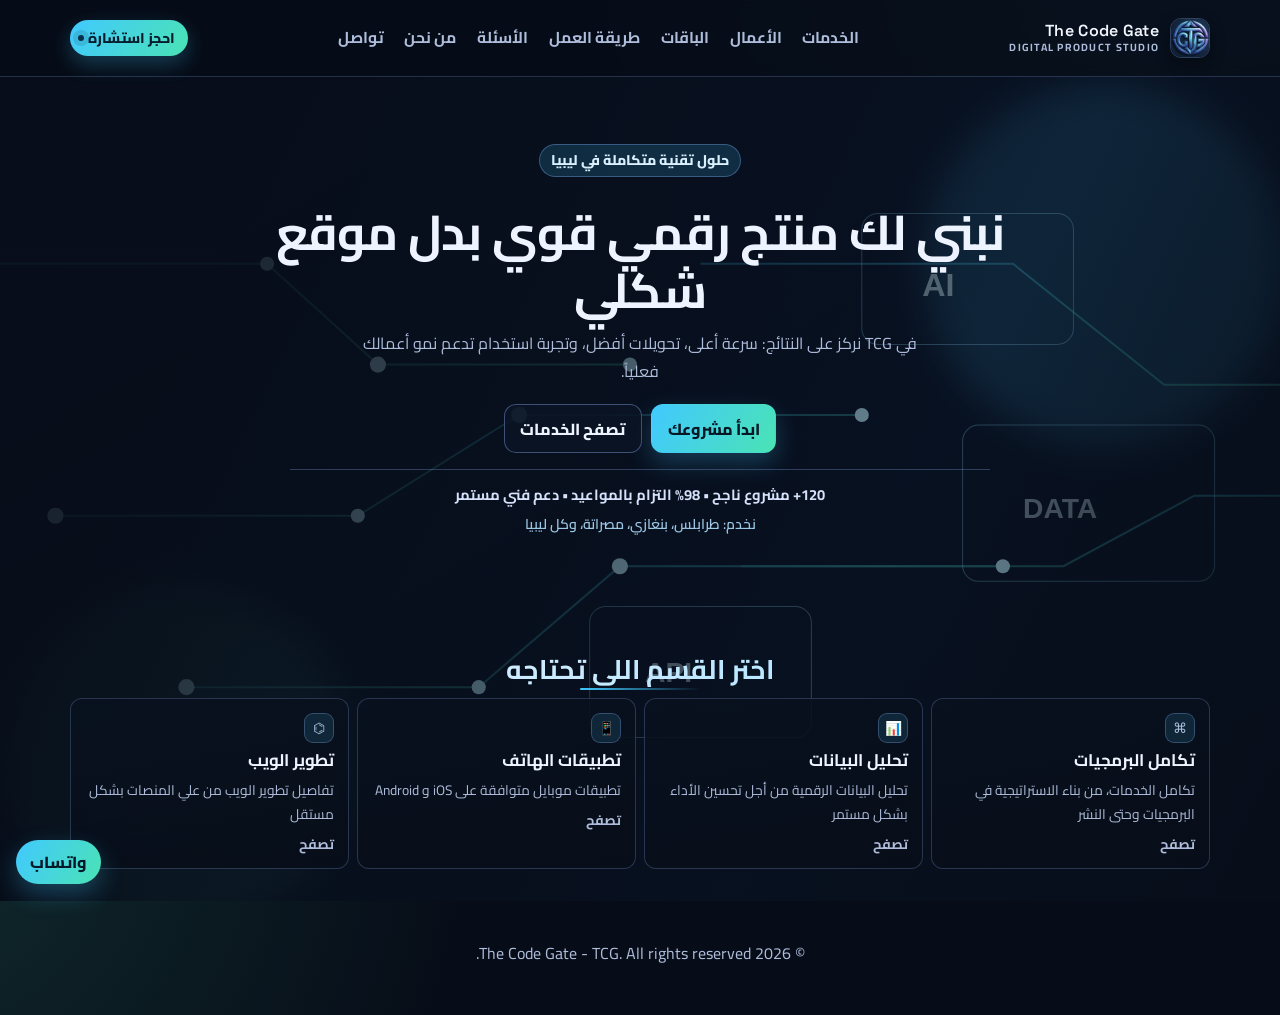
==== commit 064f1c4c: "update" ====
--- a/index.html
+++ b/index.html
@@ -4,10 +4,13 @@
   <meta charset="UTF-8">
   <meta name="viewport" content="width=device-width, initial-scale=1.0">
   <title>TCG - تصميم مواقع وتطوير تطبيقات في ليبيا</title>
-  <meta name="description" content="The Code Gate (TCG) - شركة خدمات تقنية متخصصة في تطوير المواقع، تطبيقات الموبايل، وبوتات واتساب.">
-  <meta name="keywords" content="TCG, The Code Gate, شركة برمجة, شركة تقنية, تطوير مواقع, تصميم مواقع, برمجة مواقع, تطبيقات موبايل, تطوير تطبيقات, بوت واتساب, أتمتة واتساب, حلول تقنية, تطوير ويب, web development, mobile app development, WhatsApp automation, SEO, API integration">
+  <meta name="description" content="The Code Gate (TCG) - شركة خدمات تقنية في ليبيا متخصصة في تطوير المواقع، تطبيقات الموبايل، وبوتات واتساب.">
+  <meta name="keywords" content="TCG, شركة برمجة ليبيا, تطوير مواقع ليبيا, تطبيقات موبايل ليبيا, بوت واتساب ليبيا">
   <meta name="robots" content="index, follow">
   <meta name="author" content="The Code Gate (TCG)">
+  <meta name="geo.region" content="LY">
+  <meta name="geo.placename" content="Tripoli, Libya">
+  <meta name="ga4-measurement-id" content="">
   <meta name="theme-color" content="#070d18">
   <meta property="og:type" content="website">
   <meta property="og:locale" content="ar_LY">
@@ -21,7 +24,8 @@
   <meta name="twitter:description" content="شركة خدمات تقنية متخصصة في تطوير المواقع، تطبيقات الموبايل، وبوتات واتساب.">
   <meta name="twitter:image" content="https://tcg.com.ly/assets/logotcg.jpeg">
   <link rel="canonical" href="https://tcg.com.ly/">
-  <link rel="icon" type="image/jpeg" href="assets/logotcg.jpeg">
+  <link rel="icon" type="image/png" sizes="48x48" href="/favicon-48x48.png">
+  <link rel="apple-touch-icon" sizes="180x180" href="/apple-touch-icon.png">
   <script type="application/ld+json">
     {
       "@context": "https://schema.org",
@@ -40,15 +44,10 @@
               "@type": "ContactPoint",
               "contactType": "customer support",
               "email": "support@tcg.com.ly",
-              "availableLanguage": [
-                "ar",
-                "en"
-              ]
+              "availableLanguage": ["ar", "en"]
             }
           ],
-          "sameAs": [
-            "https://wa.me/218916510065"
-          ]
+          "sameAs": ["https://wa.me/218916510065"]
         },
         {
           "@type": "WebSite",
@@ -56,25 +55,6 @@
           "url": "https://tcg.com.ly/",
           "name": "The Code Gate (TCG)",
           "inLanguage": "ar"
-        },
-        {
-          "@type": "ProfessionalService",
-          "@id": "https://tcg.com.ly/#service",
-          "name": "The Code Gate (TCG)",
-          "url": "https://tcg.com.ly/",
-          "description": "شركة خدمات تقنية متخصصة في تطوير المواقع، تطبيقات الموبايل، وبوتات واتساب.",
-          "areaServed": {
-            "@type": "Country",
-            "name": "Libya"
-          },
-          "serviceType": [
-            "Web Development",
-            "Mobile App Development",
-            "WhatsApp Automation"
-          ],
-          "provider": {
-            "@id": "https://tcg.com.ly/#organization"
-          }
         }
       ]
     }
@@ -84,7 +64,7 @@
   <link href="https://fonts.googleapis.com/css2?family=Cairo:wght@400;600;700&family=Space+Grotesk:wght@600&display=swap" rel="stylesheet">
   <link rel="stylesheet" href="style.css">
 </head>
-<body>
+<body class="home-match">
   <div class="bg-grid" aria-hidden="true"></div>
   <div class="bg-noise" aria-hidden="true"></div>
   <div class="bg-shape bg-shape-1"></div>
@@ -92,265 +72,73 @@
 
   <header class="site-header">
     <nav class="container nav">
-      <a href="#" class="logo">
-        <img
-          src="assets/logotcg.jpeg"
-          alt="TCG Logo"
-          class="logo-img"
-          width="40"
-          height="40"
-          decoding="async"
-          fetchpriority="high"
-        >
+      <a href="index.html" class="logo">
+        <img src="assets/logotcg.jpeg" alt="TCG Logo" class="logo-img" width="40" height="40" decoding="async" fetchpriority="high">
         <span class="logo-text-wrap">
           <span class="logo-title">The Code Gate</span>
           <span class="logo-subtitle">Digital Product Studio</span>
         </span>
       </a>
-      <button id="menuBtn" class="menu-btn" aria-label="فتح القائمة">☰</button>
+      <button id="menuBtn" class="menu-btn" aria-label="فتح القائمة" aria-expanded="false" aria-controls="menu">☰</button>
       <ul id="menu" class="menu">
-        <li><a href="#services">الخدمات</a></li>
-        <li><a href="#portfolio">الأعمال</a></li>
-        <li><a href="#pricing">الباقات</a></li>
-        <li><a href="#work">أعمالنا</a></li>
-        <li><a href="#faq">الأسئلة</a></li>
-        <li><a href="#about">من نحن</a></li>
-        <li><a href="#contact">تواصل</a></li>
+        <li><a href="services.html">الخدمات</a></li>
+        <li><a href="portfolio.html">الأعمال</a></li>
+        <li><a href="pricing.html">الباقات</a></li>
+        <li><a href="work.html">طريقة العمل</a></li>
+        <li><a href="faq.html">الأسئلة</a></li>
+        <li><a href="about.html">من نحن</a></li>
+        <li><a href="contact.html">تواصل</a></li>
       </ul>
-      <a class="nav-cta" href="#contact">احجز استشارة</a>
+      <a class="nav-cta" href="contact.html">احجز استشارة</a>
     </nav>
   </header>
+  <div id="menuOverlay" class="menu-overlay" aria-hidden="true"></div>
 
   <main>
-    <section class="hero container">
+    <section class="hero hero-modern container">
       <div class="hero-text reveal">
-        <p class="badge">حلول تقنية متكاملة</p>
-        <h1>نحوّل فكرتك إلى منتج رقمي قابل للنمو</h1>
-        <p class="hero-copy">
-          في <strong>The Code Gate (TCG)</strong> نبني حلول تقنية عملية تبدأ من موقع احترافي
-          أو تطبيق موبايل وتصل إلى أتمتة واتساب المتكاملة، بهدف رفع المبيعات وتحسين تجربة العملاء.
-        </p>
+        <p class="badge">حلول تقنية متكاملة في ليبيا</p>
+        <h1>نبني لك منتج رقمي قوي بدل موقع شكلي</h1>
+        <p class="hero-copy">في TCG نركز على النتائج: سرعة أعلى، تحويلات أفضل، وتجربة استخدام تدعم نمو أعمالك فعلياً.</p>
         <div class="hero-actions">
-          <a class="btn btn-primary" href="#contact">ابدأ مشروعك الآن</a>
-          <a class="btn btn-secondary" href="#services">استكشف الخدمات</a>
+          <a class="btn btn-primary" href="contact.html">ابدأ مشروعك</a>
+          <a class="btn btn-secondary" href="services.html">تصفح الخدمات</a>
         </div>
-        <div class="hero-proof">
-          <div class="proof-item">
-            <strong>120+</strong>
-            <span>مشروع تقني</span>
-          </div>
-          <div class="proof-item">
-            <strong>98%</strong>
-            <span>التزام بالمواعيد</span>
-          </div>
-          <div class="proof-item">
-            <strong>48h</strong>
-            <span>بدء التنفيذ</span>
-          </div>
+        <div class="hero-meta">
+          <p class="hero-trust">120+ مشروع ناجح • 98% التزام بالمواعيد • دعم فني مستمر</p>
+          <p class="hero-locations">نخدم: طرابلس، بنغازي، مصراتة، وكل ليبيا</p>
         </div>
       </div>
-      <div class="hero-showcase reveal">
-        <p class="showcase-title">الخدمات الأساسية</p>
-        <div class="showcase-list">
-          <div class="showcase-item">
-            <h3>Web Development</h3>
-            <p>مواقع شركات ومتاجر ولوحات تحكم بأداء سريع.</p>
-          </div>
-          <div class="showcase-item">
-            <h3>Mobile Applications</h3>
-            <p>تطبيقات iOS/Android بتجربة استخدام حديثة.</p>
-          </div>
-          <div class="showcase-item">
-            <h3>WhatsApp Automation</h3>
-            <p>بوتات ذكية للطلبات، الدعم، والمتابعة.</p>
-          </div>
-        </div>
-        <div class="showcase-note">
-          <span>تكامل API</span>
-          <span>تحسين SEO</span>
-          <span>دعم مستمر</span>
+
+      <div class="section-hub reveal">
+        <h2 class="section-title">اختر القسم اللي تحتاجه</h2>
+        <div class="hub-list">
+          <a class="hub-item" href="services.html">
+            <span class="hub-icon">⌘</span>
+            <strong>تكامل البرمجيات</strong>
+            <span>تكامل الخدمات، من بناء الاستراتيجية في البرمجيات وحتى النشر</span>
+            <span class="hub-link">تصفح</span>
+          </a>
+          <a class="hub-item" href="portfolio.html">
+            <span class="hub-icon">📊</span>
+            <strong>تحليل البيانات</strong>
+            <span>تحليل البيانات الرقمية من أجل تحسين الأداء بشكل مستمر</span>
+            <span class="hub-link">تصفح</span>
+          </a>
+          <a class="hub-item" href="mobile-apps.html">
+            <span class="hub-icon">📱</span>
+            <strong>تطبيقات الهاتف</strong>
+            <span>تطبيقات موبايل متوافقة على iOS و Android</span>
+            <span class="hub-link">تصفح</span>
+          </a>
+          <a class="hub-item" href="web-development.html">
+            <span class="hub-icon">⌬</span>
+            <strong>تطوير الويب</strong>
+            <span>تفاصيل تطوير الويب من علي المنصات بشكل مستقل</span>
+            <span class="hub-link">تصفح</span>
+          </a>
         </div>
       </div>
-    </section>
-
-    <section class="stats container reveal">
-      <article class="stat">
-        <p class="num" data-target="120">0</p>
-        <p>مشروع رقمي</p>
-      </article>
-      <article class="stat">
-        <p class="num" data-target="95">0</p>
-        <p>% نسبة رضا العملاء</p>
-      </article>
-      <article class="stat">
-        <p class="num" data-target="24">0</p>
-        <p>دعم فني/7 أيام</p>
-      </article>
-      <article class="stat">
-        <p class="num" data-target="8">0</p>
-        <p>سنوات خبرة تقنية</p>
-      </article>
-    </section>
-
-    <section id="services" class="services container">
-      <h2 class="section-title reveal">خدمات TCG</h2>
-      <div class="cards">
-        <article class="card reveal">
-          <h3>تطوير مواقع الويب</h3>
-          <p>مواقع سريعة ومتجاوبة تعكس هوية شركتك وتدعم نمو أعمالك.</p>
-        </article>
-        <article class="card reveal">
-          <h3>تطبيقات الموبايل وبوتات واتساب</h3>
-          <p>تطبيقات عملية مع أتمتة واتساب ذكية لرفع كفاءة الدعم والمبيعات.</p>
-        </article>
-      </div>
-    </section>
-
-    <section id="portfolio" class="portfolio container">
-      <h2 class="section-title reveal">نماذج من الأعمال</h2>
-      <div class="portfolio-grid">
-        <article class="portfolio-item reveal">
-          <p class="portfolio-tag">شركة خدمات</p>
-          <h3>موقع تعريفي مع لوحة إدارة</h3>
-          <p>بناء موقع شركة متكامل مع إدارة المحتوى، صفحات الخدمات، ونموذج طلبات متقدم.</p>
-          <a href="#contact">أريد شيئًا مشابهًا</a>
-        </article>
-        <article class="portfolio-item reveal">
-          <p class="portfolio-tag">موبايل + أتمتة</p>
-          <h3>تطبيق حجوزات مع بوت واتساب</h3>
-          <p>حل متكامل للإشعارات، إدارة المواعيد، واستقبال الطلبات عبر واتساب.</p>
-          <a href="#contact">أطلب تنفيذ مشابه</a>
-        </article>
-      </div>
-    </section>
-
-    <section class="tech container reveal">
-      <h2 class="section-title">التقنيات التي نعمل بها</h2>
-      <div class="tech-list">
-        <span>React</span>
-        <span>Next.js</span>
-        <span>Node.js</span>
-        <span>Laravel</span>
-        <span>Flutter</span>
-        <span>Firebase</span>
-        <span>REST API</span>
-        <span>PostgreSQL</span>
-      </div>
-    </section>
-
-    <section id="pricing" class="pricing container">
-      <h2 class="section-title reveal">باقات مناسبة لمرحلة مشروعك</h2>
-      <div class="plans">
-        <article class="plan reveal">
-          <h3>باقة البداية</h3>
-          <p class="plan-sub">للشركات الناشئة</p>
-          <ul>
-            <li>موقع تعريفي احترافي</li>
-            <li>صفحات أساسية + نموذج تواصل</li>
-            <li>تحسين سرعة وأساسيات SEO</li>
-          </ul>
-          <a class="btn btn-secondary" href="#contact">اطلب الباقة</a>
-        </article>
-        <article class="plan plan-featured reveal">
-          <h3>باقة النمو</h3>
-          <p class="plan-sub">الأكثر طلبًا</p>
-          <ul>
-            <li>موقع أو تطبيق موبايل متكامل</li>
-            <li>لوحة تحكم وربط API</li>
-            <li>إطلاق ومتابعة وتطوير مستمر</li>
-          </ul>
-          <a class="btn btn-primary" href="#contact">ابدأ الآن</a>
-        </article>
-      </div>
-    </section>
-
-    <section class="testimonials container reveal">
-      <h2 class="section-title">ماذا يقول عملاؤنا</h2>
-      <div class="testimonial-grid">
-        <blockquote class="quote">
-          <p>"الفريق قدّم موقعًا احترافيًا بسرعة عالية والتنفيذ كان واضحًا من أول يوم."</p>
-          <cite>مدير شركة تجارية</cite>
-        </blockquote>
-        <blockquote class="quote">
-          <p>"بوت واتساب خفف ضغط خدمة العملاء بشكل ملحوظ وزاد معدل التحويل."</p>
-          <cite>مسؤول مبيعات</cite>
-        </blockquote>
-      </div>
-    </section>
-
-    <section id="work" class="work container reveal">
-      <h2 class="section-title">طريقة عملنا</h2>
-      <div class="steps">
-        <div class="step"><span>1</span>تحليل المشروع والاحتياجات</div>
-        <div class="step"><span>2</span>تصميم واجهات وتجربة المستخدم</div>
-        <div class="step"><span>3</span>تطوير وتنفيذ الحل</div>
-        <div class="step"><span>4</span>اختبار، إطلاق، ودعم مستمر</div>
-      </div>
-    </section>
-
-    <section id="about" class="about container reveal">
-      <h2 class="section-title">من نحن</h2>
-      <p>
-        <strong>The Code Gate</strong> شركة تقنية تركّز على بناء حلول عملية وقابلة للتوسع.
-        هدفنا تحويل فكرتك إلى منتج رقمي فعّال يحقق نتائج حقيقية.
-      </p>
-    </section>
-
-    <section id="faq" class="faq container reveal">
-      <h2 class="section-title">الأسئلة الشائعة</h2>
-      <details>
-        <summary>كم مدة تنفيذ الموقع أو التطبيق؟</summary>
-        <p>تختلف المدة حسب المتطلبات، لكن عادة تبدأ من 2 إلى 8 أسابيع بعد اعتماد الخطة.</p>
-      </details>
-      <details>
-        <summary>هل تقدمون دعمًا بعد التسليم؟</summary>
-        <p>نعم، نوفر دعمًا فنيًا وتحديثات دورية حسب الباقة المتفق عليها.</p>
-      </details>
-      <details>
-        <summary>هل يمكن ربط البوت مع نظام المبيعات؟</summary>
-        <p>نعم، ننفذ تكاملات API مع أنظمة CRM والمبيعات وخدمة العملاء.</p>
-      </details>
-    </section>
-
-    <section id="contact" class="contact container reveal">
-      <h2 class="section-title">تواصل معنا</h2>
-      <p>جاهزون لبناء مشروعك القادم. أرسل لنا تفاصيل فكرتك وسنعود إليك بسرعة.</p>
-      <div class="contact-info">
-        <p><strong>البريد الإلكتروني:</strong> <a href="mailto:info@tcg.com.ly">info@tcg.com.ly</a></p>
-        <p><strong>الدعم الفني:</strong> <a href="mailto:support@tcg.com.ly">support@tcg.com.ly</a></p>
-        <p><strong>م. فراس حمامي:</strong> <a href="tel:0916510065">0916510065</a></p>
-        <p><strong>م. محمد الافي:</strong> <a href="tel:0922917708">0922917708</a></p>
-      </div>
-      <form class="contact-form">
-        <label for="name">الاسم</label>
-        <input id="name" type="text" placeholder="اسمك الكامل" required>
-        <label for="phone">رقم الجوال / واتساب</label>
-        <input id="phone" type="text" placeholder="+218..." required>
-        <label for="service">الخدمة المطلوبة</label>
-        <select id="service">
-          <option value="تطوير موقع">تطوير موقع</option>
-          <option value="تطبيق موبايل">تطبيق موبايل</option>
-          <option value="بوت واتساب">بوت واتساب</option>
-          <option value="حل تقني متكامل">حل تقني متكامل</option>
-        </select>
-        <label for="contactPerson">التواصل مع</label>
-        <select id="contactPerson">
-          <option value="firas">م. فراس حمامي</option>
-          <option value="mohammed">م. محمد الافي</option>
-        </select>
-        <label for="details">تفاصيل المشروع</label>
-        <textarea id="details" rows="4" placeholder="اكتب المطلوب هنا..." required></textarea>
-        <button id="sendBtn" type="button" class="btn btn-primary">إرسال الطلب عبر واتساب</button>
-        <p id="formStatus" class="form-status" aria-live="polite"></p>
-      </form>
-    </section>
-
-    <section class="cta-band container reveal">
-      <div>
-        <h2>جاهز تنقل فكرتك للمرحلة التالية؟</h2>
-        <p>احجز مكالمة تعريفية قصيرة، ونجهز لك تصور تنفيذي واضح خلال نفس اليوم.</p>
-      </div>
-      <a class="btn btn-primary" href="#contact">احجز الآن</a>
     </section>
   </main>
 
@@ -360,9 +148,7 @@
     </div>
   </footer>
 
-  <a class="floating-wa" href="https://wa.me/218916510065" target="_blank" rel="noopener noreferrer" aria-label="تواصل واتساب">
-    واتساب
-  </a>
+  <a class="floating-wa" href="https://wa.me/218916510065" target="_blank" rel="noopener noreferrer" aria-label="تواصل واتساب">واتساب</a>
   <button id="scrollTopBtn" class="scroll-top" type="button" aria-label="العودة للأعلى">↑</button>
 
   <script src="script.js" defer></script>
--- a/style.css
+++ b/style.css
@@ -42,6 +42,10 @@
   line-height: 1.75;
 }
 
+body.nav-open {
+  overflow: hidden;
+}
+
 section {
   scroll-margin-top: 96px;
 }
@@ -205,6 +209,10 @@
   background: rgba(11, 20, 37, 0.85);
   color: var(--text);
   font-size: 1.1rem;
+}
+
+.menu-overlay {
+  display: none;
 }
 
 .hero {
@@ -226,6 +234,7 @@
 .about,
 .faq,
 .contact,
+.local-seo,
 .cta-band {
   border: 1px solid var(--line);
   border-radius: var(--radius);
@@ -521,6 +530,20 @@
   color: var(--muted);
 }
 
+.service-link {
+  display: inline-block;
+  margin-top: 0.55rem;
+  color: #a9ebff;
+  text-decoration: none;
+  font-weight: 700;
+  border-bottom: 1px dashed rgba(169, 235, 255, 0.4);
+}
+
+.service-link:hover {
+  color: #d5fff3;
+  border-bottom-color: rgba(213, 255, 243, 0.75);
+}
+
 .portfolio-tag {
   display: inline-flex;
   margin: 0 0 0.3rem;
@@ -711,6 +734,128 @@
 .cta-band p {
   margin: 0;
   color: var(--muted);
+}
+
+.hero-modern {
+  grid-template-columns: 1fr;
+  border-radius: var(--radius);
+  overflow: clip;
+  min-height: 460px;
+  background:
+    linear-gradient(115deg, rgba(7, 13, 24, 0.9) 24%, rgba(7, 13, 24, 0.46) 64%, rgba(7, 13, 24, 0.94) 100%),
+    url("assets/hero-ai-tech.svg");
+  background-size: 136% auto;
+  background-position: 50% center;
+  border: 1px solid rgba(123, 155, 214, 0.24);
+  box-shadow: 0 22px 44px rgba(0, 0, 0, 0.28);
+  position: relative;
+}
+
+.hero-modern .hero-text {
+  border: 0;
+  box-shadow: none;
+  background: transparent;
+  padding: 2.4rem 1.9rem 2.1rem;
+  max-width: 860px;
+  margin: 0 auto;
+  text-align: center;
+}
+
+.hero-modern .hero-text::before {
+  display: none;
+}
+
+.hero-trust,
+.hero-locations {
+  margin: 0;
+  color: #d6e2fb;
+  font-weight: 700;
+  font-size: 0.92rem;
+}
+
+.hero-locations {
+  color: #9cc8e5;
+  font-weight: 600;
+  font-size: 0.88rem;
+}
+
+.hero-meta {
+  margin-top: 0.9rem;
+  padding-top: 0.76rem;
+  border-top: 1px solid rgba(136, 173, 231, 0.3);
+  display: grid;
+  gap: 0.24rem;
+}
+
+.section-hub {
+  padding: 0.5rem 0 1.1rem;
+}
+
+.hub-list {
+  display: grid;
+  gap: 0.62rem;
+  grid-template-columns: repeat(4, minmax(0, 1fr));
+}
+
+.hub-item {
+  text-decoration: none;
+  color: var(--text);
+  border: 1px solid rgba(123, 155, 214, 0.28);
+  border-radius: 12px;
+  background: linear-gradient(170deg, rgba(9, 17, 31, 0.88), rgba(8, 14, 25, 0.92));
+  padding: 0.84rem 0.86rem 0.74rem;
+  display: grid;
+  gap: 0.18rem;
+  transition: transform 0.2s ease, border-color 0.2s ease, background 0.2s ease;
+}
+
+.hub-item strong {
+  font-size: 1.05rem;
+}
+
+.hub-item span {
+  color: var(--muted);
+  font-size: 0.86rem;
+}
+
+.hub-item:hover {
+  transform: translateY(-2px);
+  border-color: rgba(141, 188, 255, 0.5);
+  background: linear-gradient(170deg, rgba(13, 24, 44, 0.9), rgba(9, 17, 30, 0.94));
+}
+
+.hub-icon {
+  width: 30px;
+  height: 30px;
+  border-radius: 9px;
+  display: inline-flex;
+  align-items: center;
+  justify-content: center;
+  font-size: 0.95rem;
+  border: 1px solid rgba(123, 155, 214, 0.35);
+  background: rgba(65, 201, 255, 0.12);
+}
+
+.hub-link {
+  color: #a9ebff;
+  font-weight: 700;
+  margin-top: 0.2rem;
+}
+
+.page-shell {
+  border: 1px solid var(--line);
+  border-radius: var(--radius);
+  background: linear-gradient(160deg, rgba(18, 31, 55, 0.9), rgba(13, 24, 43, 0.9));
+  padding: 1.2rem;
+  margin-top: 1.1rem;
+}
+
+.page-list {
+  margin: 0.6rem 0 1rem;
+  padding: 0 1rem 0 0;
+  color: var(--muted);
+  display: grid;
+  gap: 0.45rem;
 }
 
 .site-footer {
@@ -780,18 +925,291 @@
   }
 }
 
+/* Homepage visual match layout */
+.home-match .bg-shape {
+  display: none;
+}
+
+.home-match .nav {
+  display: grid;
+  grid-template-columns: auto 1fr auto;
+  align-items: center;
+}
+
+.home-match .menu {
+  justify-self: center;
+  gap: 0.02rem;
+}
+
+.home-match .menu a {
+  padding: 0.34rem 0.64rem;
+  font-size: 0.98rem;
+}
+
+.home-match .hero.hero-modern {
+  margin-top: 0;
+  min-height: calc(100svh - 76px);
+  padding: 2.1rem 1.2rem 1rem;
+  background-size: 126% auto;
+  background-position: center 42%;
+  width: 100%;
+  max-width: none;
+  border: 0;
+  border-radius: 0;
+  box-shadow: none;
+  display: flex;
+  flex-direction: column;
+  justify-content: space-between;
+}
+
+.home-match .hero-modern .hero-text {
+  max-width: 860px;
+  margin: 0 auto;
+  text-align: center;
+  padding: 1.2rem 0 0.8rem;
+  border: 0;
+  border-radius: 0;
+  box-shadow: none;
+  background: transparent;
+}
+
+.home-match .hero-modern h1 {
+  font-size: clamp(2.45rem, 3.8vw, 4.05rem);
+  margin: 0.8rem 0 0.55rem;
+  letter-spacing: -0.015em;
+}
+
+.home-match .hero-copy {
+  max-width: 62ch;
+  margin: 0 auto;
+}
+
+.home-match .hero-actions {
+  justify-content: center;
+}
+
+.home-match .hero-meta {
+  max-width: 700px;
+  margin: 0.95rem auto 0;
+  gap: 0.28rem;
+}
+
+.home-match .section-hub {
+  margin-top: auto;
+  padding: 0 0 1rem;
+  width: min(var(--max), calc(100% - 2rem));
+  align-self: center;
+}
+
+.home-match .section-hub .section-title {
+  width: 100%;
+  text-align: center;
+  margin-bottom: 0.72rem;
+}
+
+.home-match .section-hub .section-title::after {
+  right: 50%;
+  transform: translateX(50%);
+  width: 120px;
+}
+
+.home-match .hub-list {
+  grid-template-columns: repeat(4, minmax(0, 1fr));
+  gap: 0.5rem;
+}
+
+.home-match .hub-item {
+  min-height: 160px;
+  align-content: start;
+}
+
 @media (max-width: 980px) {
+  .home-match .nav {
+    display: flex;
+  }
+
+  .home-match .hero.hero-modern {
+    min-height: auto;
+    padding: 1.25rem 0.75rem 0.9rem;
+    background-size: 178% auto;
+    background-position: 62% 30%;
+    border-radius: 0;
+  }
+
+  .home-match .hero-modern .hero-text {
+    text-align: right;
+    margin: 0;
+    padding: 1rem 0.4rem 0.8rem;
+  }
+
+  .home-match .hero-modern h1 {
+    font-size: clamp(1.95rem, 8vw, 2.45rem);
+  }
+
+  .home-match .hero-copy {
+    margin: 0;
+  }
+
+  .home-match .hero-actions {
+    justify-content: flex-start;
+  }
+
+  .home-match .hero-meta {
+    margin: 0.82rem 0 0;
+  }
+
+  .home-match .section-hub {
+    margin-top: 1rem;
+  }
+
+  .home-match .hub-list {
+    grid-template-columns: repeat(2, minmax(0, 1fr));
+  }
+}
+
+/* Unified section pages (same design language as homepage hero) */
+.section-match .bg-shape {
+  display: none;
+}
+
+.section-match .section-stage {
+  min-height: calc(100svh - 76px);
+  width: 100%;
+  max-width: none;
+  margin-top: 0;
+  padding: 2.1rem 1.2rem 1rem;
+  display: flex;
+  flex-direction: column;
+  justify-content: space-between;
+  background:
+    linear-gradient(115deg, rgba(7, 13, 24, 0.9) 24%, rgba(7, 13, 24, 0.46) 64%, rgba(7, 13, 24, 0.94) 100%),
+    url("assets/hero-ai-tech.svg");
+  background-size: 126% auto;
+  background-position: center 42%;
+}
+
+.section-match .section-stage-top {
+  max-width: 860px;
+  margin: 0 auto;
+  text-align: center;
+}
+
+.section-match .section-stage-top h1 {
+  margin: 0.8rem 0 0.55rem;
+  font-size: clamp(2.3rem, 3.7vw, 3.95rem);
+  line-height: 1.2;
+  letter-spacing: -0.015em;
+}
+
+.section-match .section-stage-top p {
+  color: var(--muted);
+  margin: 0;
+}
+
+.section-match .section-stage-grid {
+  width: min(var(--max), calc(100% - 2rem));
+  margin: 1rem auto 0;
+}
+
+.section-match .page-list {
+  margin: 0;
+  padding: 0;
+  list-style: none;
+}
+
+.section-match .hub-list {
+  grid-template-columns: repeat(4, minmax(0, 1fr));
+}
+
+.section-match .hub-item {
+  min-height: 160px;
+}
+
+@media (max-width: 980px) {
+  .section-match .section-stage {
+    min-height: auto;
+    padding: 1.25rem 0.75rem 0.9rem;
+    background-size: 178% auto;
+    background-position: 62% 30%;
+  }
+
+  .section-match .section-stage-top {
+    margin: 0;
+    text-align: right;
+  }
+
+  .section-match .section-stage-top h1 {
+    font-size: clamp(1.9rem, 7.8vw, 2.4rem);
+  }
+
+  .section-match .section-stage-grid {
+    width: 100%;
+  }
+
+  .section-match .hub-list {
+    grid-template-columns: repeat(2, minmax(0, 1fr));
+  }
+}
+
+@media (max-width: 390px) {
+  .section-match .hub-list {
+    grid-template-columns: 1fr;
+  }
+}
+
+@media (max-width: 980px) {
+  .logo {
+    gap: 0.52rem;
+  }
+
+  .logo-img {
+    width: 36px;
+    height: 36px;
+    border-radius: 10px;
+  }
+
+  .logo-text-wrap {
+    line-height: 1.02;
+  }
+
   .logo-title {
-    font-size: 0.93rem;
+    font-size: 0.88rem;
+    font-weight: 700;
+    letter-spacing: 0.015em;
   }
 
   .logo-subtitle {
-    display: none;
+    display: block;
+    font-size: 0.53rem;
+    letter-spacing: 0.16em;
+    margin-top: 0.16rem;
+    opacity: 0.92;
   }
 
   .hero {
     grid-template-columns: 1fr;
     padding-top: 2.7rem;
+  }
+
+  .hero-modern {
+    background-size: 165% auto;
+    background-position: 74% center;
+    min-height: auto;
+  }
+
+  .hero-modern .hero-text {
+    text-align: right;
+    margin: 0;
+    max-width: none;
+    padding: 1.7rem 1rem 1.45rem;
+  }
+
+  .hub-item {
+    padding: 0.72rem 0.8rem;
+  }
+
+  .hub-list {
+    grid-template-columns: repeat(2, minmax(0, 1fr));
   }
 
   .hero-proof {
@@ -821,26 +1239,110 @@
 
   .menu-btn {
     display: block;
+    width: 44px;
+    height: 44px;
+    border-radius: 14px;
+    border-color: rgba(123, 155, 214, 0.5);
+    background: linear-gradient(165deg, rgba(11, 20, 37, 0.96), rgba(7, 14, 26, 0.96));
+    box-shadow: 0 10px 22px rgba(0, 0, 0, 0.34);
+    z-index: 65;
   }
 
   .menu {
-    position: absolute;
-    top: 74px;
-    right: 1rem;
-    width: min(240px, calc(100% - 2rem));
-    border: 1px solid rgba(123, 155, 214, 0.36);
-    background: rgba(8, 14, 26, 0.97);
-    border-radius: 12px;
-    padding: 0.68rem;
-    display: none;
+    position: fixed;
+    top: 0;
+    left: 0;
+    width: min(330px, 86vw);
+    height: 100dvh;
+    border-right: 1px solid rgba(123, 155, 214, 0.42);
+    background:
+      radial-gradient(circle at 12% 8%, rgba(65, 201, 255, 0.18), transparent 44%),
+      linear-gradient(180deg, rgba(7, 13, 24, 0.995), rgba(9, 16, 30, 0.995));
+    border-radius: 0 24px 24px 0;
+    padding: 6.2rem 1rem 1.2rem;
+    display: flex;
     flex-direction: column;
     align-items: stretch;
-    gap: 0.3rem;
-    box-shadow: var(--shadow-md);
+    gap: 0.52rem;
+    box-shadow: 0 28px 48px rgba(0, 0, 0, 0.46);
+    transform: translateX(calc(-100% - 20px));
+    opacity: 0;
+    visibility: hidden;
+    pointer-events: none;
+    transition: transform 0.28s ease, opacity 0.24s ease;
+    z-index: 70;
+  }
+
+  .menu::before {
+    content: "التنقل";
+    display: block;
+    font-size: 0.74rem;
+    color: var(--muted);
+    letter-spacing: 0.08em;
+    margin: 0.1rem 0 0.4rem;
+    padding: 0 0.32rem;
+  }
+
+  .menu li {
+    width: 100%;
   }
 
   .menu.open {
+    transform: translateX(0);
+    opacity: 1;
+    visibility: visible;
+    pointer-events: auto;
+  }
+
+  .menu a {
     display: flex;
+    align-items: center;
+    justify-content: space-between;
+    padding: 0.72rem 0.9rem;
+    font-size: 1.04rem;
+    font-weight: 700;
+    color: var(--text);
+    background: linear-gradient(145deg, rgba(65, 201, 255, 0.1), rgba(74, 227, 181, 0.04));
+    border: 1px solid rgba(123, 155, 214, 0.3);
+    border-radius: 14px;
+  }
+
+  .menu a::after {
+    content: "←";
+    font-size: 0.88rem;
+    color: rgba(196, 216, 255, 0.75);
+    transition: transform 0.2s ease, color 0.2s ease;
+  }
+
+  .menu a:hover,
+  .menu a.active {
+    color: #f5fbff;
+    border-color: rgba(74, 227, 181, 0.45);
+    background: linear-gradient(145deg, rgba(65, 201, 255, 0.22), rgba(74, 227, 181, 0.13));
+  }
+
+  .menu a:hover::after,
+  .menu a.active::after {
+    transform: translateX(-3px);
+    color: #cffff0;
+  }
+
+  .menu-overlay {
+    position: fixed;
+    inset: 0;
+    display: block;
+    background: rgba(2, 8, 17, 0.52);
+    opacity: 0;
+    visibility: hidden;
+    pointer-events: none;
+    transition: opacity 0.2s ease;
+    z-index: 45;
+  }
+
+  .menu-overlay.show {
+    opacity: 1;
+    visibility: visible;
+    pointer-events: auto;
   }
 
   .floating-wa {
@@ -851,6 +1353,16 @@
   .scroll-top {
     right: 0.8rem;
     bottom: 0.8rem;
+  }
+}
+
+@media (max-width: 390px) {
+  .hub-list {
+    grid-template-columns: 1fr;
+  }
+
+  .logo-subtitle {
+    display: none;
   }
 }
 
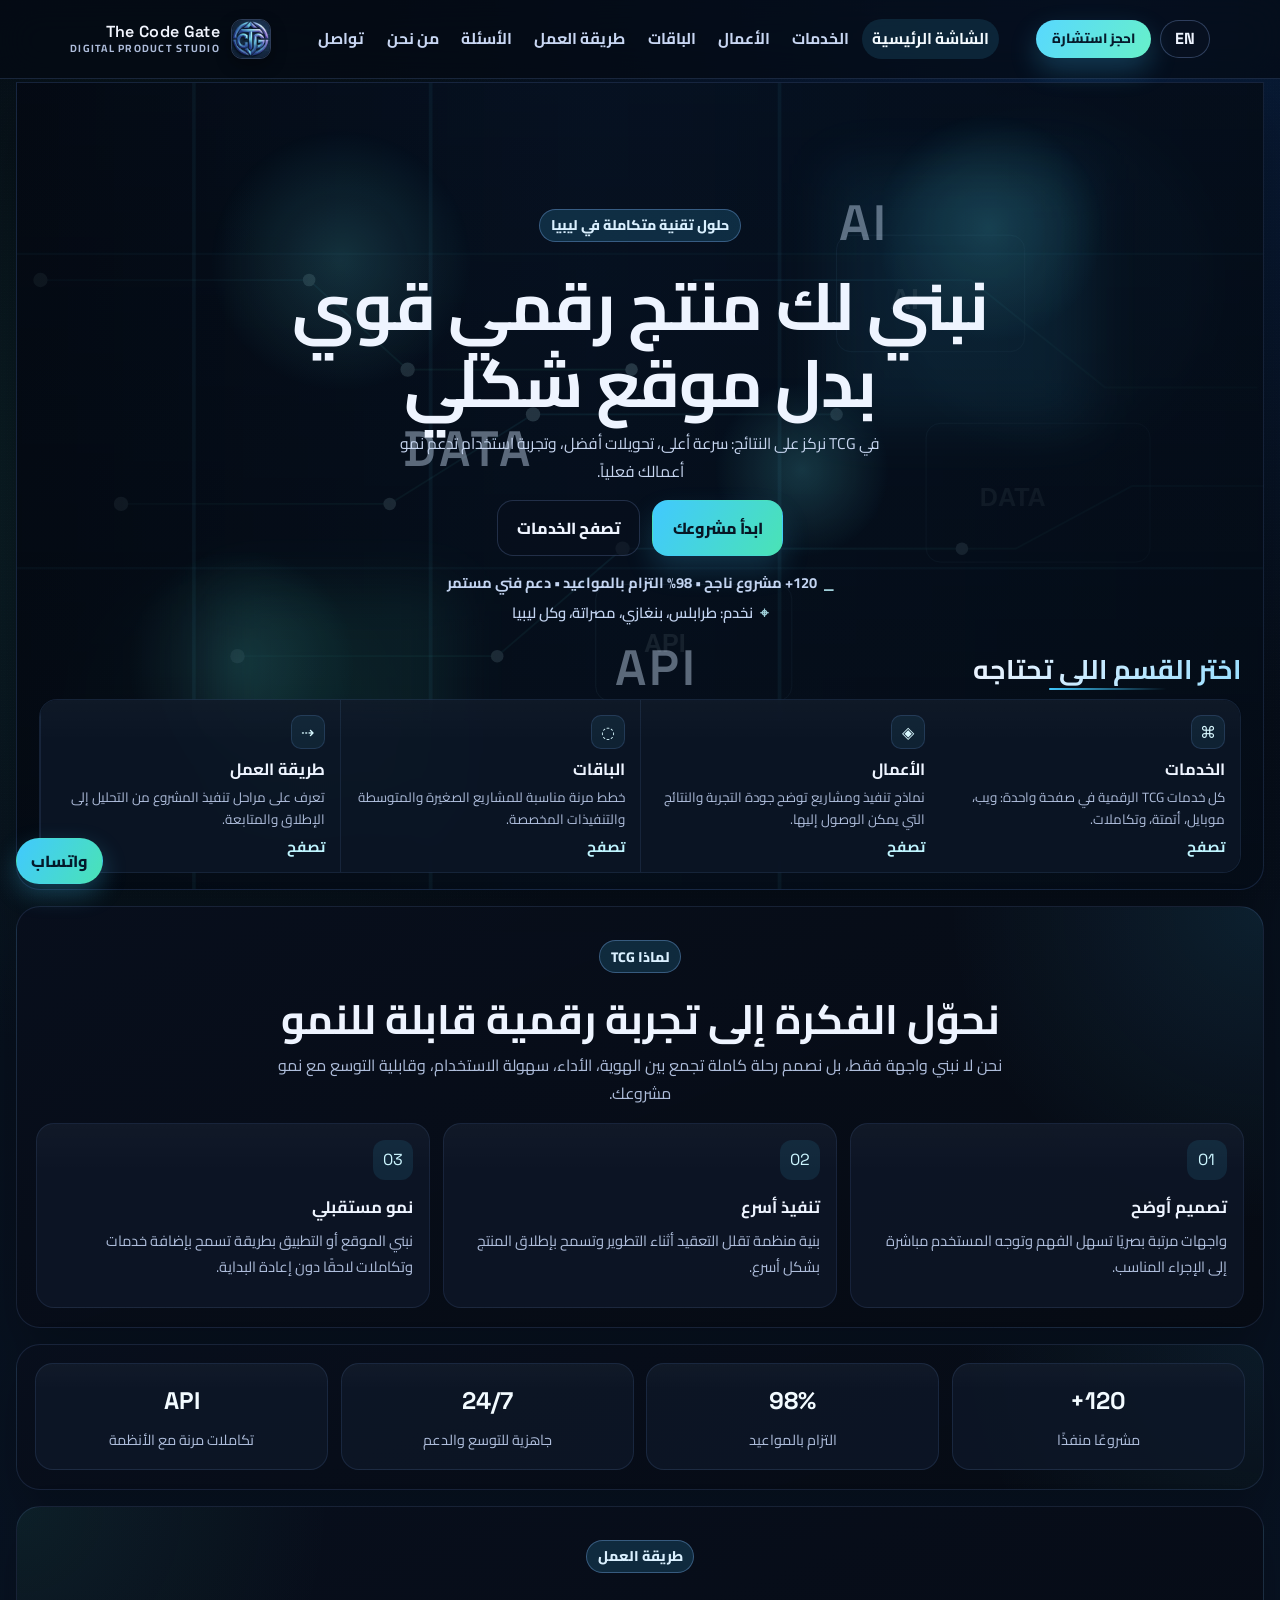
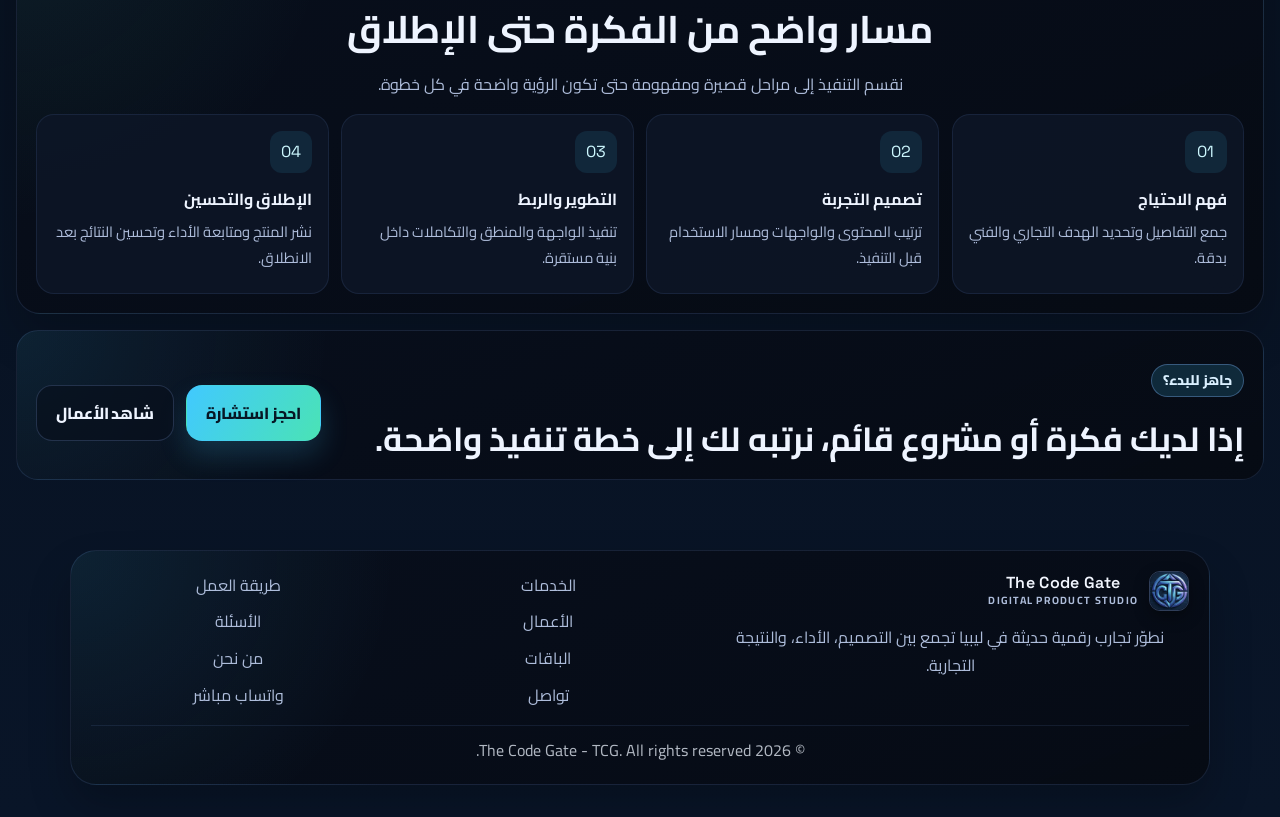
==== commit db6fe155: "Update site content and localization" ====
--- a/index.html
+++ b/index.html
@@ -5,7 +5,7 @@
   <meta name="viewport" content="width=device-width, initial-scale=1.0">
   <title>TCG - تصميم مواقع وتطوير تطبيقات في ليبيا</title>
   <meta name="description" content="The Code Gate (TCG) - شركة خدمات تقنية في ليبيا متخصصة في تطوير المواقع، تطبيقات الموبايل، وبوتات واتساب.">
-  <meta name="keywords" content="TCG, شركة برمجة ليبيا, تطوير مواقع ليبيا, تطبيقات موبايل ليبيا, بوت واتساب ليبيا">
+  <meta name="keywords" content="TCG, The Code Gate, شركة برمجة ليبيا, خدمات TCG, تطوير مواقع ليبيا, تطبيقات موبايل ليبيا, بوت واتساب ليبيا, حلول تقنية ليبيا">
   <meta name="robots" content="index, follow">
   <meta name="author" content="The Code Gate (TCG)">
   <meta name="geo.region" content="LY">
@@ -38,7 +38,7 @@
           "url": "https://tcg.com.ly/",
           "logo": "https://tcg.com.ly/assets/logotcg.jpeg",
           "email": "mailto:info@tcg.com.ly",
-          "telephone": "+218916510065",
+          "telephone": "+218946510065",
           "contactPoint": [
             {
               "@type": "ContactPoint",
@@ -47,7 +47,7 @@
               "availableLanguage": ["ar", "en"]
             }
           ],
-          "sameAs": ["https://wa.me/218916510065"]
+          "sameAs": ["https://wa.me/218946510065"]
         },
         {
           "@type": "WebSite",
@@ -64,7 +64,7 @@
   <link href="https://fonts.googleapis.com/css2?family=Cairo:wght@400;600;700&family=Space+Grotesk:wght@600&display=swap" rel="stylesheet">
   <link rel="stylesheet" href="style.css">
 </head>
-<body class="home-match">
+<body class="home-match page-home">
   <div class="bg-grid" aria-hidden="true"></div>
   <div class="bg-noise" aria-hidden="true"></div>
   <div class="bg-shape bg-shape-1"></div>
@@ -81,22 +81,32 @@
       </a>
       <button id="menuBtn" class="menu-btn" aria-label="فتح القائمة" aria-expanded="false" aria-controls="menu">☰</button>
       <ul id="menu" class="menu">
-        <li><a href="services.html">الخدمات</a></li>
-        <li><a href="portfolio.html">الأعمال</a></li>
-        <li><a href="pricing.html">الباقات</a></li>
-        <li><a href="work.html">طريقة العمل</a></li>
-        <li><a href="faq.html">الأسئلة</a></li>
-        <li><a href="about.html">من نحن</a></li>
-        <li><a href="contact.html">تواصل</a></li>
+        <li><a href="index.html" data-i18n="nav.home">الشاشة الرئيسية</a></li>
+        <li><a href="services.html" data-i18n="nav.services">الخدمات</a></li>
+        <li><a href="portfolio.html" data-i18n="nav.portfolio">الأعمال</a></li>
+        <li><a href="pricing.html" data-i18n="nav.pricing">الباقات</a></li>
+        <li><a href="work.html" data-i18n="nav.work">طريقة العمل</a></li>
+        <li><a href="faq.html" data-i18n="nav.faq">الأسئلة</a></li>
+        <li><a href="about.html" data-i18n="nav.about">من نحن</a></li>
+        <li><a href="contact.html" data-i18n="nav.contact">تواصل</a></li>
       </ul>
-      <a class="nav-cta" href="contact.html">احجز استشارة</a>
+      <div class="nav-actions">
+        <a id="langToggle" class="lang-toggle" href="?lang=en" role="button" aria-label="Switch language">EN</a>
+        <a class="nav-cta" href="contact.html" data-i18n="nav.cta">احجز استشارة</a>
+      </div>
     </nav>
   </header>
   <div id="menuOverlay" class="menu-overlay" aria-hidden="true"></div>
 
-  <main>
-    <section class="hero hero-modern container">
-      <div class="hero-text reveal">
+  <main class="home-canvas">
+    <section class="hero hero-modern home-hero-scene container">
+      <div class="hero-glow hero-glow-a" aria-hidden="true"></div>
+      <div class="hero-glow hero-glow-b" aria-hidden="true"></div>
+      <div class="hero-float hero-float-ai">AI</div>
+      <div class="hero-float hero-float-data">DATA</div>
+      <div class="hero-float hero-float-api">API</div>
+
+      <div class="hero-scene-copy reveal">
         <p class="badge">حلول تقنية متكاملة في ليبيا</p>
         <h1>نبني لك منتج رقمي قوي بدل موقع شكلي</h1>
         <p class="hero-copy">في TCG نركز على النتائج: سرعة أعلى، تحويلات أفضل، وتجربة استخدام تدعم نمو أعمالك فعلياً.</p>
@@ -104,53 +114,166 @@
           <a class="btn btn-primary" href="contact.html">ابدأ مشروعك</a>
           <a class="btn btn-secondary" href="services.html">تصفح الخدمات</a>
         </div>
-        <div class="hero-meta">
-          <p class="hero-trust">120+ مشروع ناجح • 98% التزام بالمواعيد • دعم فني مستمر</p>
-          <p class="hero-locations">نخدم: طرابلس، بنغازي، مصراتة، وكل ليبيا</p>
-        </div>
-      </div>
-
-      <div class="section-hub reveal">
+        <div class="hero-scene-meta">
+          <p class="hero-trust"><span>⎯</span> 120+ مشروع ناجح • 98% التزام بالمواعيد • دعم فني مستمر</p>
+          <p class="hero-locations"><span>⌖</span> نخدم: طرابلس، بنغازي، مصراتة، وكل ليبيا</p>
+        </div>
+      </div>
+
+      <div class="home-service-deck reveal">
         <h2 class="section-title">اختر القسم اللي تحتاجه</h2>
-        <div class="hub-list">
-          <a class="hub-item" href="services.html">
-            <span class="hub-icon">⌘</span>
-            <strong>تكامل البرمجيات</strong>
-            <span>تكامل الخدمات، من بناء الاستراتيجية في البرمجيات وحتى النشر</span>
-            <span class="hub-link">تصفح</span>
-          </a>
-          <a class="hub-item" href="portfolio.html">
-            <span class="hub-icon">📊</span>
-            <strong>تحليل البيانات</strong>
-            <span>تحليل البيانات الرقمية من أجل تحسين الأداء بشكل مستمر</span>
-            <span class="hub-link">تصفح</span>
-          </a>
-          <a class="hub-item" href="mobile-apps.html">
-            <span class="hub-icon">📱</span>
-            <strong>تطبيقات الهاتف</strong>
-            <span>تطبيقات موبايل متوافقة على iOS و Android</span>
-            <span class="hub-link">تصفح</span>
-          </a>
-          <a class="hub-item" href="web-development.html">
-            <span class="hub-icon">⌬</span>
-            <strong>تطوير الويب</strong>
-            <span>تفاصيل تطوير الويب من علي المنصات بشكل مستقل</span>
-            <span class="hub-link">تصفح</span>
-          </a>
+        <div class="home-service-grid">
+          <a class="home-service-card" href="services.html">
+            <span class="home-service-icon">⌘</span>
+            <strong>الخدمات</strong>
+            <p>كل خدمات TCG الرقمية في صفحة واحدة: ويب، موبايل، أتمتة، وتكاملات.</p>
+            <span class="home-service-link">تصفح</span>
+          </a>
+          <a class="home-service-card" href="portfolio.html">
+            <span class="home-service-icon">◈</span>
+            <strong>الأعمال</strong>
+            <p>نماذج تنفيذ ومشاريع توضح جودة التجربة والنتائج التي يمكن الوصول إليها.</p>
+            <span class="home-service-link">تصفح</span>
+          </a>
+          <a class="home-service-card" href="pricing.html">
+            <span class="home-service-icon">◌</span>
+            <strong>الباقات</strong>
+            <p>خطط مرنة مناسبة للمشاريع الصغيرة والمتوسطة والتنفيذات المخصصة.</p>
+            <span class="home-service-link">تصفح</span>
+          </a>
+          <a class="home-service-card" href="work.html">
+            <span class="home-service-icon">⇢</span>
+            <strong>طريقة العمل</strong>
+            <p>تعرف على مراحل تنفيذ المشروع من التحليل إلى الإطلاق والمتابعة.</p>
+            <span class="home-service-link">تصفح</span>
+          </a>
+        </div>
+      </div>
+    </section>
+
+    <section class="home-insight-section container reveal">
+      <div class="home-insight-shell">
+        <div class="home-insight-copy">
+          <p class="badge">لماذا TCG</p>
+          <h2>نحوّل الفكرة إلى تجربة رقمية قابلة للنمو</h2>
+          <p>نحن لا نبني واجهة فقط، بل نصمم رحلة كاملة تجمع بين الهوية، الأداء، سهولة الاستخدام، وقابلية التوسع مع نمو مشروعك.</p>
+        </div>
+        <div class="home-insight-grid">
+          <article class="home-insight-card">
+            <span class="home-insight-number">01</span>
+            <strong>تصميم أوضح</strong>
+            <p>واجهات مرتبة بصريًا تسهل الفهم وتوجه المستخدم مباشرة إلى الإجراء المناسب.</p>
+          </article>
+          <article class="home-insight-card">
+            <span class="home-insight-number">02</span>
+            <strong>تنفيذ أسرع</strong>
+            <p>بنية منظمة تقلل التعقيد أثناء التطوير وتسمح بإطلاق المنتج بشكل أسرع.</p>
+          </article>
+          <article class="home-insight-card">
+            <span class="home-insight-number">03</span>
+            <strong>نمو مستقبلي</strong>
+            <p>نبني الموقع أو التطبيق بطريقة تسمح بإضافة خدمات وتكاملات لاحقًا دون إعادة البداية.</p>
+          </article>
+        </div>
+      </div>
+    </section>
+
+    <section class="home-metrics-section container reveal">
+      <div class="home-metrics-grid">
+        <article class="home-metric-card">
+          <strong>120+</strong>
+          <span>مشروعًا منفذًا</span>
+        </article>
+        <article class="home-metric-card">
+          <strong>98%</strong>
+          <span>التزام بالمواعيد</span>
+        </article>
+        <article class="home-metric-card">
+          <strong>24/7</strong>
+          <span>جاهزية للتوسع والدعم</span>
+        </article>
+        <article class="home-metric-card">
+          <strong>API</strong>
+          <span>تكاملات مرنة مع الأنظمة</span>
+        </article>
+      </div>
+    </section>
+
+    <section class="home-process-section container reveal">
+      <div class="home-process-copy">
+        <p class="badge">طريقة العمل</p>
+        <h2>مسار واضح من الفكرة حتى الإطلاق</h2>
+        <p>نقسم التنفيذ إلى مراحل قصيرة ومفهومة حتى تكون الرؤية واضحة في كل خطوة.</p>
+      </div>
+      <div class="home-process-grid">
+        <article class="home-process-card">
+          <span class="home-process-step">01</span>
+          <strong>فهم الاحتياج</strong>
+          <p>جمع التفاصيل وتحديد الهدف التجاري والفني بدقة.</p>
+        </article>
+        <article class="home-process-card">
+          <span class="home-process-step">02</span>
+          <strong>تصميم التجربة</strong>
+          <p>ترتيب المحتوى والواجهات ومسار الاستخدام قبل التنفيذ.</p>
+        </article>
+        <article class="home-process-card">
+          <span class="home-process-step">03</span>
+          <strong>التطوير والربط</strong>
+          <p>تنفيذ الواجهة والمنطق والتكاملات داخل بنية مستقرة.</p>
+        </article>
+        <article class="home-process-card">
+          <span class="home-process-step">04</span>
+          <strong>الإطلاق والتحسين</strong>
+          <p>نشر المنتج ومتابعة الأداء وتحسين النتائج بعد الانطلاق.</p>
+        </article>
+      </div>
+    </section>
+
+    <section class="home-cta-section container reveal">
+      <div class="home-cta-shell">
+        <div>
+          <p class="badge">جاهز للبدء؟</p>
+          <h2>إذا لديك فكرة أو مشروع قائم، نرتبه لك إلى خطة تنفيذ واضحة.</h2>
+        </div>
+        <div class="hero-actions">
+          <a class="btn btn-primary" href="contact.html">احجز استشارة</a>
+          <a class="btn btn-secondary" href="portfolio.html">شاهد الأعمال</a>
         </div>
       </div>
     </section>
   </main>
 
   <footer class="site-footer">
-    <div class="container">
-      <p>© 2026 The Code Gate - TCG. All rights reserved.</p>
+    <div class="container footer-shell">
+      <div class="footer-brand">
+        <a href="index.html" class="logo footer-logo">
+          <img src="assets/logotcg.jpeg" alt="TCG Logo" class="logo-img" width="40" height="40" decoding="async">
+          <span class="logo-text-wrap">
+            <span class="logo-title">The Code Gate</span>
+            <span class="logo-subtitle">Digital Product Studio</span>
+          </span>
+        </a>
+        <p>نطوّر تجارب رقمية حديثة في ليبيا تجمع بين التصميم، الأداء، والنتيجة التجارية.</p>
+      </div>
+      <div class="footer-links">
+        <a href="services.html">الخدمات</a>
+        <a href="portfolio.html">الأعمال</a>
+        <a href="pricing.html">الباقات</a>
+        <a href="contact.html">تواصل</a>
+      </div>
+      <div class="footer-links">
+        <a href="work.html">طريقة العمل</a>
+        <a href="faq.html">الأسئلة</a>
+        <a href="about.html">من نحن</a>
+        <a href="https://wa.me/218946510065" target="_blank" rel="noopener noreferrer">واتساب مباشر</a>
+      </div>
+      <p class="footer-meta">© 2026 The Code Gate - TCG. All rights reserved.</p>
     </div>
   </footer>
 
-  <a class="floating-wa" href="https://wa.me/218916510065" target="_blank" rel="noopener noreferrer" aria-label="تواصل واتساب">واتساب</a>
+  <a class="floating-wa" href="https://wa.me/218946510065" target="_blank" rel="noopener noreferrer" aria-label="تواصل واتساب">واتساب</a>
   <button id="scrollTopBtn" class="scroll-top" type="button" aria-label="العودة للأعلى">↑</button>
 
-  <script src="script.js" defer></script>
+  <script src="script.js?v=20260311-2" defer></script>
 </body>
 </html>
--- a/style.css
+++ b/style.css
@@ -112,6 +112,12 @@
   gap: 0.75rem;
 }
 
+.nav-actions {
+  display: flex;
+  align-items: center;
+  gap: 0.55rem;
+}
+
 .logo {
   text-decoration: none;
   display: flex;
@@ -200,6 +206,30 @@
   box-shadow: 0 0 0 5px rgba(7, 49, 75, 0.14);
 }
 
+.lang-toggle {
+  border: 1px solid rgba(123, 155, 214, 0.34);
+  background: rgba(9, 18, 33, 0.82);
+  color: var(--text);
+  border-radius: 999px;
+  min-width: 50px;
+  height: 38px;
+  padding: 0 0.85rem;
+  display: inline-flex;
+  align-items: center;
+  justify-content: center;
+  text-decoration: none;
+  font-family: "Space Grotesk", "Verdana", sans-serif;
+  font-weight: 700;
+  cursor: pointer;
+  transition: border-color 0.2s ease, background 0.2s ease, transform 0.2s ease;
+}
+
+.lang-toggle:hover {
+  transform: translateY(-1px);
+  border-color: rgba(74, 227, 181, 0.42);
+  background: rgba(13, 24, 43, 0.94);
+}
+
 .menu-btn {
   display: none;
   width: 42px;
@@ -230,10 +260,6 @@
 .plan,
 .quote,
 .tech,
-.work,
-.about,
-.faq,
-.contact,
 .local-seo,
 .cta-band {
   border: 1px solid var(--line);
@@ -252,10 +278,6 @@
 .plan::before,
 .quote::before,
 .tech::before,
-.work::before,
-.about::before,
-.faq::before,
-.contact::before,
 .cta-band::before {
   content: "";
   position: absolute;
@@ -612,10 +634,6 @@
   font-style: normal;
 }
 
-.work,
-.about,
-.faq,
-.contact,
 .cta-band {
   padding: 1.1rem;
   margin-top: 1rem;
@@ -785,77 +803,6 @@
   border-top: 1px solid rgba(136, 173, 231, 0.3);
   display: grid;
   gap: 0.24rem;
-}
-
-.section-hub {
-  padding: 0.5rem 0 1.1rem;
-}
-
-.hub-list {
-  display: grid;
-  gap: 0.62rem;
-  grid-template-columns: repeat(4, minmax(0, 1fr));
-}
-
-.hub-item {
-  text-decoration: none;
-  color: var(--text);
-  border: 1px solid rgba(123, 155, 214, 0.28);
-  border-radius: 12px;
-  background: linear-gradient(170deg, rgba(9, 17, 31, 0.88), rgba(8, 14, 25, 0.92));
-  padding: 0.84rem 0.86rem 0.74rem;
-  display: grid;
-  gap: 0.18rem;
-  transition: transform 0.2s ease, border-color 0.2s ease, background 0.2s ease;
-}
-
-.hub-item strong {
-  font-size: 1.05rem;
-}
-
-.hub-item span {
-  color: var(--muted);
-  font-size: 0.86rem;
-}
-
-.hub-item:hover {
-  transform: translateY(-2px);
-  border-color: rgba(141, 188, 255, 0.5);
-  background: linear-gradient(170deg, rgba(13, 24, 44, 0.9), rgba(9, 17, 30, 0.94));
-}
-
-.hub-icon {
-  width: 30px;
-  height: 30px;
-  border-radius: 9px;
-  display: inline-flex;
-  align-items: center;
-  justify-content: center;
-  font-size: 0.95rem;
-  border: 1px solid rgba(123, 155, 214, 0.35);
-  background: rgba(65, 201, 255, 0.12);
-}
-
-.hub-link {
-  color: #a9ebff;
-  font-weight: 700;
-  margin-top: 0.2rem;
-}
-
-.page-shell {
-  border: 1px solid var(--line);
-  border-radius: var(--radius);
-  background: linear-gradient(160deg, rgba(18, 31, 55, 0.9), rgba(13, 24, 43, 0.9));
-  padding: 1.2rem;
-  margin-top: 1.1rem;
-}
-
-.page-list {
-  margin: 0.6rem 0 1rem;
-  padding: 0 1rem 0 0;
-  color: var(--muted);
-  display: grid;
-  gap: 0.45rem;
 }
 
 .site-footer {
@@ -994,35 +941,6 @@
   gap: 0.28rem;
 }
 
-.home-match .section-hub {
-  margin-top: auto;
-  padding: 0 0 1rem;
-  width: min(var(--max), calc(100% - 2rem));
-  align-self: center;
-}
-
-.home-match .section-hub .section-title {
-  width: 100%;
-  text-align: center;
-  margin-bottom: 0.72rem;
-}
-
-.home-match .section-hub .section-title::after {
-  right: 50%;
-  transform: translateX(50%);
-  width: 120px;
-}
-
-.home-match .hub-list {
-  grid-template-columns: repeat(4, minmax(0, 1fr));
-  gap: 0.5rem;
-}
-
-.home-match .hub-item {
-  min-height: 160px;
-  align-content: start;
-}
-
 @media (max-width: 980px) {
   .home-match .nav {
     display: flex;
@@ -1058,13 +976,6 @@
     margin: 0.82rem 0 0;
   }
 
-  .home-match .section-hub {
-    margin-top: 1rem;
-  }
-
-  .home-match .hub-list {
-    grid-template-columns: repeat(2, minmax(0, 1fr));
-  }
 }
 
 /* Unified section pages (same design language as homepage hero) */
@@ -1111,20 +1022,6 @@
   margin: 1rem auto 0;
 }
 
-.section-match .page-list {
-  margin: 0;
-  padding: 0;
-  list-style: none;
-}
-
-.section-match .hub-list {
-  grid-template-columns: repeat(4, minmax(0, 1fr));
-}
-
-.section-match .hub-item {
-  min-height: 160px;
-}
-
 @media (max-width: 980px) {
   .section-match .section-stage {
     min-height: auto;
@@ -1145,16 +1042,6 @@
   .section-match .section-stage-grid {
     width: 100%;
   }
-
-  .section-match .hub-list {
-    grid-template-columns: repeat(2, minmax(0, 1fr));
-  }
-}
-
-@media (max-width: 390px) {
-  .section-match .hub-list {
-    grid-template-columns: 1fr;
-  }
 }
 
 @media (max-width: 980px) {
@@ -1204,14 +1091,6 @@
     padding: 1.7rem 1rem 1.45rem;
   }
 
-  .hub-item {
-    padding: 0.72rem 0.8rem;
-  }
-
-  .hub-list {
-    grid-template-columns: repeat(2, minmax(0, 1fr));
-  }
-
   .hero-proof {
     grid-template-columns: repeat(2, minmax(0, 1fr));
   }
@@ -1235,6 +1114,10 @@
 
   .nav-cta {
     display: none;
+  }
+
+  .nav-actions {
+    margin-inline-start: auto;
   }
 
   .menu-btn {
@@ -1357,10 +1240,6 @@
 }
 
 @media (max-width: 390px) {
-  .hub-list {
-    grid-template-columns: 1fr;
-  }
-
   .logo-subtitle {
     display: none;
   }
@@ -1386,3 +1265,1529 @@
     animation: none;
   }
 }
+
+/* Home page */
+.page-home {
+  background:
+    radial-gradient(circle at 85% 0, rgba(26, 117, 255, 0.18), transparent 28%),
+    radial-gradient(circle at 12% 20%, rgba(74, 227, 181, 0.09), transparent 26%),
+    linear-gradient(180deg, #050b14 0%, #07101d 44%, #091528 100%);
+}
+
+.page-home .bg-noise {
+  opacity: 0.08;
+}
+
+.page-home .site-header {
+  background: rgba(5, 11, 20, 0.72);
+  border-bottom-color: rgba(112, 144, 212, 0.2);
+}
+
+.page-home .nav {
+  display: grid;
+  grid-template-columns: auto 1fr auto;
+  align-items: center;
+}
+
+.page-home .nav-actions {
+  order: 1;
+  justify-self: start;
+}
+
+.page-home .logo {
+  order: 3;
+  justify-self: end;
+}
+
+.page-home .menu {
+  order: 2;
+  justify-self: center;
+  gap: 0.12rem;
+}
+
+.page-home .nav-cta {
+  order: 1;
+  justify-self: start;
+  padding: 0.46rem 1rem;
+  font-size: 0.84rem;
+  border-radius: 999px;
+}
+
+body.ui-en {
+  font-family: "Space Grotesk", "Cairo", "Segoe UI", sans-serif;
+}
+
+body.ui-en .nav,
+body.ui-en .menu,
+body.ui-en .nav-actions,
+body.ui-en .hero-actions,
+body.ui-en .footer-shell,
+body.ui-en .footer-links {
+  direction: ltr;
+}
+
+body.ui-en .logo-text-wrap,
+body.ui-en .menu a,
+body.ui-en .nav-cta,
+body.ui-en .lang-toggle {
+  letter-spacing: 0.01em;
+}
+
+.page-home .nav-cta::before {
+  display: none;
+}
+
+.page-home .logo::after {
+  display: none;
+}
+
+.home-canvas {
+  padding-bottom: 2rem;
+}
+
+.page-home .hero.hero-modern.home-hero-scene {
+  width: min(1280px, calc(100% - 2rem));
+  min-height: calc(100svh - 92px);
+  margin-top: 0.2rem;
+  padding: 2.2rem 1.35rem 1rem;
+  border: 1px solid rgba(86, 124, 194, 0.22);
+  border-radius: 0 0 24px 24px;
+  background:
+    linear-gradient(180deg, rgba(4, 11, 20, 0.28), rgba(4, 11, 20, 0.66)),
+    linear-gradient(90deg, rgba(3, 8, 16, 0.92), rgba(6, 19, 36, 0.68) 46%, rgba(4, 14, 28, 0.92)),
+    url("assets/hero-ai-tech.svg");
+  background-size: cover;
+  background-position: center;
+  box-shadow: 0 28px 60px rgba(0, 0, 0, 0.32);
+  position: relative;
+  display: flex;
+  flex-direction: column;
+  justify-content: space-between;
+  overflow: hidden;
+}
+
+.page-home .hero.hero-modern.home-hero-scene::before {
+  content: "";
+  position: absolute;
+  inset: 0;
+  background:
+    radial-gradient(circle at 26% 22%, rgba(103, 245, 255, 0.16), transparent 12%),
+    radial-gradient(circle at 63% 48%, rgba(103, 245, 255, 0.18), transparent 10%),
+    radial-gradient(circle at 78% 18%, rgba(103, 245, 255, 0.16), transparent 10%),
+    radial-gradient(circle at 18% 72%, rgba(103, 245, 255, 0.12), transparent 10%);
+  opacity: 0.95;
+  pointer-events: none;
+}
+
+.page-home .hero.hero-modern.home-hero-scene::after {
+  content: "";
+  position: absolute;
+  inset: 0;
+  background:
+    linear-gradient(90deg, transparent 0 14%, rgba(84, 203, 236, 0.2) 14.1% 14.3%, transparent 14.4% 33%, rgba(84, 203, 236, 0.2) 33.1% 33.3%, transparent 33.4% 61%, rgba(84, 203, 236, 0.2) 61.1% 61.3%, transparent 61.4%),
+    linear-gradient(180deg, transparent 0 21%, rgba(84, 203, 236, 0.12) 21.1% 21.3%, transparent 21.4% 60%, rgba(84, 203, 236, 0.12) 60.1% 60.3%, transparent 60.4%);
+  opacity: 0.3;
+  pointer-events: none;
+}
+
+.hero-glow {
+  position: absolute;
+  filter: blur(28px);
+  opacity: 0.55;
+  pointer-events: none;
+}
+
+.hero-glow-a {
+  top: 10%;
+  right: 14%;
+  width: 260px;
+  height: 260px;
+  background: rgba(68, 204, 255, 0.14);
+}
+
+.hero-glow-b {
+  bottom: 8%;
+  left: 16%;
+  width: 240px;
+  height: 240px;
+  background: rgba(74, 227, 181, 0.14);
+}
+
+.hero-scene-copy,
+.home-service-deck {
+  position: relative;
+  z-index: 1;
+}
+
+.hero-scene-copy {
+  width: min(700px, 100%);
+  margin: 4.8rem auto 0;
+  text-align: center;
+}
+
+.page-home .hero-scene-copy h1 {
+  margin: 0.75rem 0 0.55rem;
+  font-size: clamp(2.6rem, 5.2vw, 4.2rem);
+  line-height: 1.15;
+  letter-spacing: -0.02em;
+}
+
+.page-home .hero-scene-copy .hero-copy {
+  max-width: 54ch;
+  margin: 0 auto;
+  color: #c6d5ef;
+  font-size: 0.98rem;
+}
+
+.page-home .hero-scene-copy .hero-actions {
+  justify-content: center;
+  margin-top: 0.9rem;
+}
+
+.hero-scene-meta {
+  display: grid;
+  gap: 0.28rem;
+  margin-top: 0.9rem;
+}
+
+.hero-scene-meta p {
+  display: inline-flex;
+  gap: 0.38rem;
+  align-items: center;
+  justify-content: center;
+  margin: 0;
+  color: #c3d4f1;
+  font-size: 0.92rem;
+}
+
+.hero-scene-meta span {
+  color: rgba(191, 245, 255, 0.84);
+}
+
+.hero-float {
+  position: absolute;
+  z-index: 1;
+  color: rgba(211, 232, 255, 0.42);
+  font-family: "Space Grotesk", sans-serif;
+  font-size: clamp(2rem, 4vw, 3.1rem);
+  font-weight: 600;
+  letter-spacing: 0.06em;
+  pointer-events: none;
+}
+
+.hero-float-ai {
+  top: 12%;
+  right: 30%;
+}
+
+.hero-float-data {
+  top: 40%;
+  left: 31%;
+}
+
+.hero-float-api {
+  bottom: 22%;
+  left: 48%;
+}
+
+.home-service-deck {
+  margin-top: auto;
+}
+
+.home-service-deck .section-title {
+  text-align: center;
+  margin-bottom: 0.8rem;
+}
+
+.home-service-deck .section-title::after {
+  right: 50%;
+  transform: translateX(50%);
+}
+
+.home-service-grid {
+  display: grid;
+  grid-template-columns: repeat(4, minmax(0, 1fr));
+  gap: 0;
+  border: 1px solid rgba(103, 139, 203, 0.18);
+  border-radius: 18px;
+  overflow: hidden;
+  background: rgba(7, 15, 28, 0.42);
+  backdrop-filter: blur(12px);
+}
+
+.home-service-card {
+  display: grid;
+  align-content: start;
+  gap: 0.22rem;
+  min-height: 156px;
+  padding: 0.9rem 0.95rem 0.8rem;
+  text-decoration: none;
+  color: var(--text);
+  border-left: 1px solid rgba(103, 139, 203, 0.14);
+  background:
+    linear-gradient(180deg, rgba(255, 255, 255, 0.02), transparent 24%),
+    rgba(13, 22, 39, 0.82);
+  transition: transform 0.22s ease, border-color 0.22s ease, background 0.22s ease;
+}
+
+.home-service-card:first-child {
+  border-left: 0;
+}
+
+.home-service-card:nth-child(4n + 1) {
+  border-left: 0;
+}
+
+.home-service-card:hover {
+  transform: translateY(-2px);
+  background: rgba(8, 17, 31, 0.8);
+}
+
+.home-service-icon {
+  width: 34px;
+  height: 34px;
+  display: inline-flex;
+  align-items: center;
+  justify-content: center;
+  border-radius: 10px;
+  border: 1px solid rgba(103, 139, 203, 0.22);
+  background: rgba(76, 198, 237, 0.08);
+  color: #d8f8ff;
+  margin-bottom: 0.18rem;
+}
+
+.home-service-card strong {
+  display: block;
+  font-size: 1.02rem;
+}
+
+.home-service-card p {
+  margin: 0;
+  color: var(--muted);
+  font-size: 0.84rem;
+  line-height: 1.6;
+}
+
+.home-service-link {
+  margin-top: auto;
+  color: #bff5ff;
+  font-weight: 700;
+  font-size: 0.92rem;
+}
+
+.page-home .site-footer {
+  margin-top: 1rem;
+}
+
+.home-insight-section {
+  margin-top: 1rem;
+}
+
+.home-insight-shell {
+  padding: 1.2rem;
+  border-radius: 24px;
+  border: 1px solid rgba(103, 136, 199, 0.18);
+  background:
+    radial-gradient(circle at top right, rgba(65, 201, 255, 0.1), transparent 24%),
+    linear-gradient(160deg, rgba(8, 15, 28, 0.96), rgba(6, 11, 20, 0.98));
+  box-shadow: 0 22px 46px rgba(0, 0, 0, 0.22);
+}
+
+.home-insight-section,
+.home-metrics-section,
+.home-process-section,
+.home-cta-section {
+  width: min(1280px, calc(100% - 2rem));
+}
+
+.home-insight-copy {
+  text-align: center;
+  max-width: 760px;
+  margin: 0 auto 1rem;
+}
+
+.home-insight-copy h2 {
+  margin: 0.55rem 0 0.45rem;
+  font-size: clamp(1.7rem, 3.2vw, 2.8rem);
+  line-height: 1.15;
+}
+
+.home-insight-copy p:last-child {
+  margin: 0;
+  color: var(--muted);
+}
+
+.home-insight-grid {
+  display: grid;
+  grid-template-columns: repeat(3, minmax(0, 1fr));
+  gap: 0.8rem;
+}
+
+.home-insight-card {
+  min-height: 185px;
+  padding: 1rem;
+  border-radius: 18px;
+  border: 1px solid rgba(103, 136, 199, 0.14);
+  background:
+    linear-gradient(180deg, rgba(255, 255, 255, 0.02), transparent 26%),
+    rgba(14, 23, 40, 0.82);
+}
+
+.home-insight-number {
+  display: inline-flex;
+  width: 40px;
+  height: 40px;
+  align-items: center;
+  justify-content: center;
+  border-radius: 12px;
+  margin-bottom: 0.85rem;
+  background: rgba(65, 201, 255, 0.1);
+  color: #ccf6ff;
+  font-family: "Space Grotesk", sans-serif;
+}
+
+.home-insight-card strong {
+  display: block;
+  margin-bottom: 0.35rem;
+  font-size: 1.04rem;
+}
+
+.home-insight-card p {
+  margin: 0;
+  color: var(--muted);
+  font-size: 0.92rem;
+}
+
+.home-metrics-section,
+.home-process-section,
+.home-cta-section {
+  margin-top: 1rem;
+}
+
+.home-metrics-section {
+  padding: 1.15rem;
+  border-radius: 24px;
+  border: 1px solid rgba(103, 136, 199, 0.18);
+  background:
+    radial-gradient(circle at top right, rgba(65, 201, 255, 0.08), transparent 24%),
+    linear-gradient(160deg, rgba(8, 15, 28, 0.96), rgba(6, 11, 20, 0.98));
+  box-shadow: 0 22px 46px rgba(0, 0, 0, 0.2);
+}
+
+.home-metrics-grid {
+  display: grid;
+  grid-template-columns: repeat(4, minmax(0, 1fr));
+  gap: 0.8rem;
+}
+
+.home-metric-card {
+  padding: 1rem;
+  border-radius: 18px;
+  border: 1px solid rgba(103, 136, 199, 0.16);
+  background:
+    linear-gradient(180deg, rgba(255, 255, 255, 0.02), transparent 24%),
+    rgba(14, 23, 40, 0.84);
+  text-align: center;
+}
+
+.home-metric-card strong {
+  display: block;
+  font-family: "Space Grotesk", sans-serif;
+  font-size: 1.5rem;
+  color: #f3fbff;
+  margin-bottom: 0.2rem;
+}
+
+.home-metric-card span {
+  color: var(--muted);
+  font-size: 0.9rem;
+}
+
+.home-process-section {
+  padding: 1.2rem;
+  border-radius: 24px;
+  border: 1px solid rgba(103, 136, 199, 0.18);
+  background:
+    radial-gradient(circle at top left, rgba(74, 227, 181, 0.08), transparent 24%),
+    linear-gradient(160deg, rgba(8, 15, 28, 0.96), rgba(6, 11, 20, 0.98));
+  box-shadow: 0 22px 46px rgba(0, 0, 0, 0.2);
+}
+
+.home-process-copy {
+  text-align: center;
+  max-width: 760px;
+  margin: 0 auto 1rem;
+}
+
+.home-process-copy h2 {
+  margin: 0.55rem 0 0.4rem;
+  font-size: clamp(1.7rem, 3vw, 2.6rem);
+}
+
+.home-process-copy p:last-child {
+  margin: 0;
+  color: var(--muted);
+}
+
+.home-process-grid {
+  display: grid;
+  grid-template-columns: repeat(4, minmax(0, 1fr));
+  gap: 0.8rem;
+}
+
+.home-process-card {
+  min-height: 180px;
+  padding: 1rem;
+  border-radius: 18px;
+  border: 1px solid rgba(103, 136, 199, 0.14);
+  background: rgba(14, 23, 40, 0.82);
+}
+
+.home-process-step {
+  display: inline-flex;
+  width: 42px;
+  height: 42px;
+  align-items: center;
+  justify-content: center;
+  margin-bottom: 0.8rem;
+  border-radius: 12px;
+  background: rgba(65, 201, 255, 0.1);
+  color: #cdf8ff;
+  font-family: "Space Grotesk", sans-serif;
+}
+
+.home-process-card strong {
+  display: block;
+  margin-bottom: 0.35rem;
+}
+
+.home-process-card p {
+  margin: 0;
+  color: var(--muted);
+  font-size: 0.92rem;
+}
+
+.home-cta-shell {
+  display: flex;
+  align-items: center;
+  justify-content: space-between;
+  gap: 1rem;
+  padding: 1.2rem;
+  border-radius: 22px;
+  border: 1px solid rgba(103, 136, 199, 0.18);
+  background:
+    radial-gradient(circle at top left, rgba(65, 201, 255, 0.1), transparent 25%),
+    linear-gradient(160deg, rgba(8, 15, 28, 0.96), rgba(6, 11, 20, 0.98));
+}
+
+.home-cta-shell h2 {
+  margin: 0.55rem 0 0;
+  font-size: clamp(1.45rem, 2.6vw, 2.2rem);
+  line-height: 1.2;
+}
+
+.footer-shell {
+  display: grid;
+  grid-template-columns: 1.3fr 0.8fr 0.8fr;
+  gap: 1rem;
+  padding: 1.25rem;
+  border-radius: 26px;
+  border: 1px solid rgba(103, 136, 199, 0.18);
+  background:
+    radial-gradient(circle at 0 0, rgba(65, 201, 255, 0.1), transparent 28%),
+    linear-gradient(160deg, rgba(8, 15, 28, 0.96), rgba(6, 11, 20, 0.98));
+}
+
+.footer-brand p {
+  margin: 0;
+  color: var(--muted);
+}
+
+.footer-logo {
+  margin-bottom: 0.75rem;
+}
+
+.footer-links {
+  display: grid;
+  gap: 0.55rem;
+  align-content: start;
+}
+
+.footer-links a {
+  color: var(--muted);
+  text-decoration: none;
+}
+
+.footer-links a:hover {
+  color: var(--text);
+}
+
+.footer-meta {
+  grid-column: 1 / -1;
+  margin: 0;
+  padding-top: 0.6rem;
+  border-top: 1px solid rgba(103, 136, 199, 0.14);
+  color: rgba(238, 244, 255, 0.74);
+}
+
+@media (max-width: 1100px) {
+  .home-service-grid,
+  .footer-shell {
+    grid-template-columns: repeat(2, minmax(0, 1fr));
+  }
+
+  .home-service-grid {
+    gap: 0;
+  }
+
+  .home-service-card:nth-child(2n) {
+    border-left: 0;
+  }
+
+  .home-service-card:nth-child(4n + 1) {
+    border-left: 1px solid rgba(103, 139, 203, 0.14);
+  }
+
+  .home-service-card:first-child {
+    border-left: 0;
+  }
+
+  .home-insight-grid {
+    grid-template-columns: 1fr;
+  }
+
+  .home-metrics-grid,
+  .home-process-grid {
+    grid-template-columns: repeat(2, minmax(0, 1fr));
+  }
+}
+
+@media (max-width: 980px) {
+  .page-home .nav {
+    display: flex;
+  }
+
+  .page-home .logo,
+  .page-home .menu,
+  .page-home .nav-cta {
+    order: initial;
+  }
+
+  .page-home .hero.hero-modern.home-hero-scene {
+    width: calc(100% - 1rem);
+    min-height: auto;
+    padding: 1.2rem 0.85rem 1rem;
+    border-radius: 0 0 22px 22px;
+  }
+
+  .hero-scene-copy {
+    margin-top: 2.4rem;
+    text-align: right;
+  }
+
+  .page-home .hero-scene-copy h1 {
+    font-size: clamp(2rem, 8vw, 2.8rem);
+  }
+
+  .page-home .hero-scene-copy .hero-copy {
+    margin: 0;
+  }
+
+  .page-home .hero-scene-copy .hero-actions {
+    justify-content: flex-start;
+  }
+
+  .hero-float-ai {
+    top: 9%;
+    right: 18%;
+  }
+
+  .hero-float-data {
+    top: 47%;
+    left: 14%;
+  }
+
+  .hero-float-api {
+    bottom: 26%;
+    left: 18%;
+  }
+
+  .hero-scene-meta p {
+    justify-content: flex-start;
+  }
+
+  .home-process-copy {
+    text-align: right;
+    margin: 0 0 1rem;
+  }
+
+  .home-insight-section,
+  .home-metrics-section,
+  .home-process-section,
+  .home-cta-section {
+    width: calc(100% - 1rem);
+  }
+}
+
+@media (max-width: 760px) {
+  .home-service-grid,
+  .footer-shell {
+    grid-template-columns: 1fr;
+  }
+
+  .home-service-card {
+    border-left: 0;
+    border-top: 1px solid rgba(103, 139, 203, 0.14);
+  }
+
+  .home-service-card:first-child {
+    border-top: 0;
+  }
+
+  .home-metrics-grid,
+  .home-process-grid {
+    grid-template-columns: 1fr;
+  }
+
+  .home-cta-shell {
+    flex-direction: column;
+    align-items: flex-start;
+  }
+
+  .hero-float {
+    font-size: 1.8rem;
+    opacity: 0.28;
+  }
+}
+
+/* Shared inner pages */
+.page-services,
+.page-portfolio,
+.page-pricing,
+.page-work,
+.page-about,
+.page-faq,
+.page-contact,
+.page-mobile,
+.page-web,
+.page-automation {
+  background:
+    radial-gradient(circle at 85% 0, rgba(65, 201, 255, 0.12), transparent 24%),
+    radial-gradient(circle at 0 100%, rgba(74, 227, 181, 0.08), transparent 22%),
+    linear-gradient(180deg, #050b14 0%, #08101d 46%, #091427 100%);
+}
+
+.site-header {
+  backdrop-filter: blur(18px);
+  background:
+    linear-gradient(180deg, rgba(5, 10, 19, 0.84), rgba(5, 10, 19, 0.68));
+  border-bottom: 1px solid rgba(111, 143, 201, 0.16);
+}
+
+.nav {
+  min-height: 78px;
+}
+
+.logo {
+  position: relative;
+}
+
+.logo::after {
+  content: "";
+  position: absolute;
+  inset: auto auto -8px 0;
+  width: 64px;
+  height: 1px;
+  background: linear-gradient(90deg, rgba(74, 227, 181, 0.48), transparent);
+  opacity: 0.7;
+}
+
+.menu a {
+  color: #c8d6f2;
+}
+
+.menu a:hover,
+.menu a.active {
+  color: #f4fbff;
+  background: rgba(65, 201, 255, 0.12);
+}
+
+.nav-cta {
+  background: linear-gradient(120deg, #58d8ff, #67f0c9);
+  box-shadow: 0 12px 28px rgba(65, 201, 255, 0.24);
+}
+
+.section-match .section-stage {
+  min-height: auto;
+  width: min(1280px, calc(100% - 2rem));
+  margin-top: 1rem;
+  padding: 1.5rem;
+  border: 1px solid rgba(105, 138, 200, 0.18);
+  border-radius: 28px;
+  background:
+    radial-gradient(circle at top right, rgba(65, 201, 255, 0.12), transparent 24%),
+    linear-gradient(180deg, rgba(255, 255, 255, 0.02), transparent 24%),
+    linear-gradient(160deg, rgba(10, 19, 35, 0.96), rgba(7, 13, 24, 0.98));
+  box-shadow: 0 30px 56px rgba(0, 0, 0, 0.26);
+  overflow: hidden;
+  position: relative;
+}
+
+.section-match .section-stage::before {
+  content: "";
+  position: absolute;
+  inset: 0;
+  background:
+    linear-gradient(90deg, transparent 0 12%, rgba(87, 191, 224, 0.08) 12.1% 12.2%, transparent 12.3% 55%, rgba(87, 191, 224, 0.08) 55.1% 55.2%, transparent 55.3%),
+    linear-gradient(180deg, transparent 0 24%, rgba(87, 191, 224, 0.06) 24.1% 24.2%, transparent 24.3% 72%, rgba(87, 191, 224, 0.06) 72.1% 72.2%, transparent 72.3%);
+  opacity: 0.34;
+  pointer-events: none;
+}
+
+.section-match .section-stage-top,
+.section-match .section-stage-grid {
+  position: relative;
+  z-index: 1;
+}
+
+.section-match .section-stage-top {
+  max-width: 860px;
+  margin: 0 auto;
+  text-align: center;
+}
+
+.section-match .section-stage-top h1 {
+  margin: 0.7rem auto 0.65rem;
+  max-width: 13ch;
+  font-size: clamp(2.35rem, 4.5vw, 4.2rem);
+  line-height: 1.08;
+}
+
+.section-match .section-stage-top p {
+  color: #cad8f2;
+}
+
+.hero-actions {
+  margin-top: 1rem;
+  display: flex;
+  gap: 0.75rem;
+  flex-wrap: wrap;
+}
+
+.btn {
+  border-radius: 16px;
+  padding: 0.82rem 1.2rem;
+  font-weight: 800;
+  letter-spacing: -0.01em;
+}
+
+.btn-primary {
+  box-shadow: 0 14px 28px rgba(65, 201, 255, 0.18);
+}
+
+.btn-secondary {
+  border: 1px solid rgba(111, 143, 201, 0.26);
+  background: rgba(8, 16, 28, 0.68);
+}
+
+.future-card,
+.service-tile,
+.case-card,
+.price-card,
+.timeline-card,
+.about-card,
+.faq-card,
+.mobile-card,
+.orbit-card,
+.auto-card,
+.contact-mini,
+.contact-form.future-card {
+  border-radius: 24px;
+  border: 1px solid rgba(107, 139, 199, 0.18);
+  background:
+    linear-gradient(180deg, rgba(255, 255, 255, 0.02), transparent 26%),
+    linear-gradient(160deg, rgba(17, 28, 46, 0.94), rgba(12, 20, 34, 0.97));
+  box-shadow: 0 18px 32px rgba(0, 0, 0, 0.18);
+  position: relative;
+  overflow: hidden;
+  padding: 1.15rem;
+  display: grid;
+  gap: 0.5rem;
+  min-height: 220px;
+  align-content: start;
+}
+
+a.future-card,
+a.service-tile,
+a.case-card,
+a.price-card,
+a.timeline-card,
+a.about-card,
+a.faq-card,
+a.mobile-card,
+a.orbit-card,
+a.auto-card,
+a.contact-mini {
+  text-decoration: none;
+  color: var(--text);
+}
+
+.future-card::before {
+  content: "";
+  position: absolute;
+  inset: auto -22% -38% auto;
+  width: 220px;
+  height: 220px;
+  opacity: 0.85;
+  background: radial-gradient(circle, rgba(65, 201, 255, 0.1), transparent 70%);
+  pointer-events: none;
+}
+
+.service-grid,
+.case-grid,
+.price-grid,
+.timeline-grid,
+.about-grid,
+.faq-grid,
+.mobile-grid,
+.orbit-grid,
+.auto-grid,
+.contact-grid {
+  display: grid;
+  grid-template-columns: repeat(2, minmax(0, 1fr));
+  gap: 1rem;
+}
+
+.service-tile,
+.case-card,
+.price-card,
+.timeline-card,
+.about-card,
+.faq-card,
+.mobile-card,
+.orbit-card,
+.auto-card {
+  transition: transform 0.22s ease, border-color 0.22s ease, box-shadow 0.22s ease;
+}
+
+.service-tile:hover,
+.case-card:hover,
+.price-card:hover,
+.timeline-card:hover,
+.about-card:hover,
+.faq-card:hover,
+.mobile-card:hover,
+.orbit-card:hover,
+.auto-card:hover {
+  transform: translateY(-4px);
+  border-color: rgba(74, 227, 181, 0.3);
+  box-shadow: 0 24px 40px rgba(0, 0, 0, 0.22);
+}
+
+.service-tile strong,
+.case-card strong,
+.price-card strong,
+.timeline-card strong,
+.about-card strong,
+.faq-card strong,
+.mobile-card strong,
+.orbit-card strong,
+.auto-card strong,
+.contact-mini strong {
+  position: relative;
+  z-index: 1;
+  font-size: 1.28rem;
+  line-height: 1.2;
+}
+
+.service-tile p,
+.case-card p,
+.price-card p,
+.timeline-card p,
+.about-card p,
+.faq-card p,
+.mobile-card p,
+.orbit-card p,
+.auto-card p,
+.contact-mini p {
+  position: relative;
+  z-index: 1;
+  margin: 0;
+  color: #b8cae6;
+}
+
+.page-services .service-tile,
+.page-services .service-tile:visited,
+.page-services .service-tile:hover,
+.page-services .service-tile:active,
+.page-services .service-tile:focus {
+  color: var(--text);
+  text-decoration: none;
+}
+
+.page-services .service-tile strong,
+.page-services .service-tile p,
+.page-services .service-tile .tile-kicker,
+.page-services .service-tile .hub-link {
+  text-decoration: none;
+}
+
+.tile-kicker {
+  position: relative;
+  z-index: 1;
+  display: inline-flex;
+  width: fit-content;
+  align-items: center;
+  padding: 0.28rem 0.6rem;
+  border-radius: 999px;
+  border: 1px solid;
+  font-size: 0.78rem;
+  font-weight: 700;
+  letter-spacing: 0.02em;
+  background: rgba(65, 201, 255, 0.08);
+  border-color: rgba(65, 201, 255, 0.14);
+  color: #d0f7ff;
+}
+
+.hub-link {
+  position: relative;
+  z-index: 1;
+  margin-top: auto;
+  font-weight: 800;
+  text-decoration: none;
+  color: #c4f6ff;
+}
+
+.price-list {
+  position: relative;
+  z-index: 1;
+  margin: 0;
+  padding-right: 1rem;
+  display: grid;
+  gap: 0.45rem;
+}
+
+.price-card-featured {
+  transform: translateY(-6px);
+  border-color: rgba(74, 227, 181, 0.34);
+}
+
+.price-list li {
+  border-radius: 12px;
+  padding: 0.5rem 0.7rem;
+  background: rgba(255, 255, 255, 0.025);
+}
+
+.timeline-grid::before {
+  background: linear-gradient(90deg, rgba(65, 201, 255, 0.08), rgba(74, 227, 181, 0.34), rgba(65, 201, 255, 0.08));
+}
+
+.timeline-grid {
+  position: relative;
+}
+
+.timeline-step,
+.sequence-step {
+  width: 48px;
+  height: 48px;
+  border-radius: 16px;
+  display: inline-grid;
+  place-items: center;
+  font-family: "Space Grotesk", "Verdana", sans-serif;
+  font-weight: 700;
+  box-shadow: inset 0 0 0 1px rgba(111, 143, 201, 0.16);
+}
+
+.contact-info-grid {
+  display: grid;
+  grid-template-columns: repeat(2, minmax(0, 1fr));
+  gap: 1rem;
+}
+
+.faq-grid {
+  grid-template-columns: 1fr;
+}
+
+.faq-card-cta {
+  min-height: auto;
+}
+
+.contact-form.future-card {
+  background:
+    radial-gradient(circle at top right, rgba(65, 201, 255, 0.08), transparent 26%),
+    linear-gradient(160deg, rgba(17, 28, 46, 0.96), rgba(12, 20, 34, 0.98));
+}
+
+.contact-form input,
+.contact-form textarea,
+.contact-form select {
+  border-radius: 14px;
+  background: rgba(12, 21, 35, 0.78);
+  border: 1px solid rgba(106, 138, 199, 0.16);
+  color: var(--text);
+}
+
+.contact-form input::placeholder,
+.contact-form textarea::placeholder {
+  color: #89a0c7;
+}
+
+.contact-form input:focus,
+.contact-form textarea:focus,
+.contact-form select:focus {
+  border-color: rgba(74, 227, 181, 0.38);
+  box-shadow: 0 0 0 3px rgba(74, 227, 181, 0.08);
+}
+
+.footer-shell {
+  box-shadow: 0 22px 42px rgba(0, 0, 0, 0.22);
+}
+
+.floating-wa {
+  border: 1px solid rgba(74, 227, 181, 0.16);
+}
+
+@media (max-width: 980px) {
+  .section-match .section-stage {
+    width: calc(100% - 1rem);
+    padding: 1rem;
+    margin-top: 0.55rem;
+    border-radius: 22px;
+  }
+
+  .section-match .section-stage-top {
+    text-align: right;
+    margin: 0;
+  }
+
+  .section-match .section-stage-top h1 {
+    max-width: none;
+    font-size: clamp(2rem, 8vw, 2.8rem);
+  }
+
+  .service-grid,
+  .case-grid,
+  .price-grid,
+  .timeline-grid,
+  .about-grid,
+  .contact-grid,
+  .contact-info-grid {
+    grid-template-columns: 1fr;
+  }
+
+  .price-card-featured {
+    transform: none;
+  }
+}
+
+/* Rebuilt inner pages */
+.inner-future {
+  background:
+    radial-gradient(circle at 15% 0, rgba(65, 201, 255, 0.12), transparent 26%),
+    radial-gradient(circle at 100% 20%, rgba(74, 227, 181, 0.08), transparent 20%),
+    linear-gradient(180deg, #040915 0%, #071121 52%, #09162a 100%);
+}
+
+.studio-page {
+  width: min(1280px, calc(100% - 2rem));
+  margin: 1.25rem auto 0;
+  display: grid;
+  gap: 1rem;
+}
+
+.studio-shell {
+  position: relative;
+  overflow: hidden;
+  border-radius: 32px;
+  border: 1px solid rgba(104, 139, 205, 0.18);
+  background:
+    radial-gradient(circle at top right, rgba(65, 201, 255, 0.12), transparent 28%),
+    linear-gradient(180deg, rgba(255, 255, 255, 0.02), transparent 24%),
+    linear-gradient(160deg, rgba(10, 19, 35, 0.95), rgba(7, 13, 24, 0.98));
+  box-shadow: 0 28px 56px rgba(0, 0, 0, 0.26);
+  padding: 1.5rem;
+}
+
+.studio-shell::before {
+  content: "";
+  position: absolute;
+  inset: 0;
+  background:
+    linear-gradient(90deg, transparent 0 12%, rgba(87, 191, 224, 0.08) 12.1% 12.2%, transparent 12.3% 56%, rgba(87, 191, 224, 0.08) 56.1% 56.2%, transparent 56.3%),
+    linear-gradient(180deg, transparent 0 24%, rgba(87, 191, 224, 0.06) 24.1% 24.2%, transparent 24.3% 72%, rgba(87, 191, 224, 0.06) 72.1% 72.2%, transparent 72.3%);
+  opacity: 0.34;
+  pointer-events: none;
+}
+
+.studio-shell > * {
+  position: relative;
+  z-index: 1;
+}
+
+.studio-hero {
+  display: grid;
+  grid-template-columns: minmax(0, 1.3fr) minmax(320px, 0.7fr);
+  gap: 1rem;
+  align-items: stretch;
+}
+
+.studio-hero-copy h1 {
+  margin: 0.55rem 0 0.7rem;
+  font-size: clamp(2.4rem, 4.4vw, 4.5rem);
+  line-height: 1.02;
+  letter-spacing: -0.03em;
+}
+
+.studio-hero-copy p {
+  max-width: 60ch;
+  margin: 0;
+  color: #cad8f2;
+}
+
+.studio-eyebrow {
+  display: inline-flex;
+  width: fit-content;
+  align-items: center;
+  border: 1px solid rgba(103, 191, 232, 0.22);
+  border-radius: 999px;
+  padding: 0.32rem 0.72rem;
+  background: rgba(65, 201, 255, 0.08);
+  color: #c9f8ff;
+  font-size: 0.78rem;
+  font-weight: 800;
+  letter-spacing: 0.06em;
+  text-transform: uppercase;
+}
+
+.studio-actions {
+  margin-top: 1.1rem;
+  display: flex;
+  gap: 0.75rem;
+  flex-wrap: wrap;
+}
+
+.studio-console,
+.studio-metric-stack,
+.studio-flow-mini {
+  display: grid;
+  gap: 0.85rem;
+  align-content: start;
+}
+
+.studio-chip-row {
+  display: flex;
+  flex-wrap: wrap;
+  gap: 0.5rem;
+}
+
+.studio-chip-row span,
+.studio-flow-mini span {
+  border: 1px solid rgba(105, 143, 206, 0.2);
+  border-radius: 999px;
+  padding: 0.36rem 0.7rem;
+  background: rgba(10, 21, 36, 0.78);
+  color: #d6e8ff;
+  font-family: "Space Grotesk", "Verdana", sans-serif;
+  font-size: 0.82rem;
+}
+
+.studio-console-lines,
+.studio-metric-stack {
+  padding: 1rem;
+  border: 1px solid rgba(105, 143, 206, 0.16);
+  border-radius: 24px;
+  background: rgba(8, 16, 30, 0.65);
+}
+
+.studio-console-lines span {
+  display: block;
+  color: #b4c6e4;
+  font-family: "Space Grotesk", "Verdana", sans-serif;
+  font-size: 0.92rem;
+}
+
+.studio-console-lines span + span {
+  margin-top: 0.75rem;
+  padding-top: 0.75rem;
+  border-top: 1px solid rgba(105, 143, 206, 0.14);
+}
+
+.studio-metric-stack {
+  grid-template-columns: repeat(3, minmax(0, 1fr));
+  gap: 0.75rem;
+}
+
+.studio-metric-card {
+  padding: 1rem 0.8rem;
+  border-radius: 20px;
+  border: 1px solid rgba(105, 143, 206, 0.14);
+  background: rgba(10, 19, 35, 0.75);
+  text-align: center;
+}
+
+.studio-metric-card strong {
+  display: block;
+  color: #eef7ff;
+  font-size: 1.55rem;
+  font-family: "Space Grotesk", "Verdana", sans-serif;
+}
+
+.studio-metric-card span {
+  color: #9db4d7;
+  font-size: 0.84rem;
+}
+
+.studio-section-head {
+  margin-bottom: 1rem;
+}
+
+.studio-section-head h2 {
+  margin: 0.4rem 0 0;
+  font-size: clamp(1.5rem, 2.6vw, 2.4rem);
+}
+
+.studio-grid {
+  display: grid;
+  gap: 1rem;
+}
+
+.studio-grid-2 {
+  grid-template-columns: repeat(2, minmax(0, 1fr));
+}
+
+.studio-grid-3 {
+  grid-template-columns: repeat(3, minmax(0, 1fr));
+}
+
+.studio-grid-4 {
+  grid-template-columns: repeat(4, minmax(0, 1fr));
+}
+
+.studio-card {
+  display: grid;
+  gap: 0.65rem;
+  min-height: 220px;
+  padding: 1.2rem;
+  border-radius: 24px;
+  border: 1px solid rgba(106, 138, 199, 0.18);
+  background:
+    linear-gradient(180deg, rgba(255, 255, 255, 0.02), transparent 26%),
+    linear-gradient(160deg, rgba(16, 28, 47, 0.95), rgba(10, 18, 32, 0.98));
+  box-shadow: 0 18px 32px rgba(0, 0, 0, 0.18);
+  align-content: start;
+}
+
+.studio-card h3 {
+  margin: 0;
+  font-size: 1.32rem;
+}
+
+.studio-card p,
+.studio-card li,
+.studio-card a {
+  color: #bfd0ea;
+}
+
+.studio-card a {
+  text-decoration: none;
+}
+
+.studio-card-tag {
+  display: inline-flex;
+  width: fit-content;
+  align-items: center;
+  border-radius: 999px;
+  border: 1px solid rgba(103, 191, 232, 0.22);
+  background: rgba(65, 201, 255, 0.08);
+  color: #d1faff;
+  padding: 0.26rem 0.56rem;
+  font-size: 0.76rem;
+  font-weight: 700;
+  letter-spacing: 0.02em;
+}
+
+.studio-link-card {
+  text-decoration: none;
+  color: var(--text);
+  transition: transform 0.22s ease, border-color 0.22s ease, box-shadow 0.22s ease;
+}
+
+.studio-link-card:hover {
+  transform: translateY(-4px);
+  border-color: rgba(74, 227, 181, 0.32);
+  box-shadow: 0 26px 44px rgba(0, 0, 0, 0.22);
+}
+
+.studio-link-arrow {
+  margin-top: auto;
+  font-weight: 800;
+  color: #caf7ff;
+}
+
+.studio-tier-featured {
+  transform: translateY(-8px);
+  border-color: rgba(74, 227, 181, 0.32);
+}
+
+.studio-list {
+  margin: 0;
+  padding-right: 1rem;
+  display: grid;
+  gap: 0.45rem;
+}
+
+.studio-timeline {
+  display: grid;
+  gap: 0.9rem;
+}
+
+.studio-timeline-step {
+  display: grid;
+  grid-template-columns: auto 1fr;
+  gap: 1rem;
+  align-items: start;
+  padding: 1.1rem 1.15rem;
+  border-radius: 24px;
+  border: 1px solid rgba(106, 138, 199, 0.18);
+  background: rgba(10, 18, 32, 0.78);
+}
+
+.studio-timeline-step > span {
+  width: 50px;
+  height: 50px;
+  display: inline-grid;
+  place-items: center;
+  border-radius: 16px;
+  background: rgba(65, 201, 255, 0.1);
+  border: 1px solid rgba(103, 191, 232, 0.2);
+  color: #ebf6ff;
+  font-family: "Space Grotesk", "Verdana", sans-serif;
+  font-weight: 700;
+}
+
+.studio-timeline-step h3 {
+  margin: 0 0 0.35rem;
+}
+
+.studio-timeline-step p {
+  margin: 0;
+  color: #bfd0ea;
+}
+
+.studio-faq {
+  display: grid;
+  gap: 0.75rem;
+}
+
+.studio-faq details {
+  border: 1px solid rgba(106, 138, 199, 0.18);
+  border-radius: 20px;
+  background: rgba(10, 18, 32, 0.76);
+  padding: 1rem 1.05rem;
+}
+
+.studio-faq summary {
+  cursor: pointer;
+  font-weight: 800;
+  color: #eef7ff;
+}
+
+.studio-faq p {
+  margin: 0.7rem 0 0;
+  color: #bfd0ea;
+}
+
+.studio-single-cta {
+  min-height: auto;
+}
+
+.studio-contact-layout {
+  display: grid;
+  grid-template-columns: minmax(0, 0.9fr) minmax(0, 1.1fr);
+  gap: 1rem;
+}
+
+.studio-contact-cards {
+  display: grid;
+  grid-template-columns: repeat(2, minmax(0, 1fr));
+  gap: 1rem;
+}
+
+.studio-form {
+  gap: 0.6rem;
+  padding: 1.3rem;
+}
+
+.studio-form label {
+  font-weight: 700;
+}
+
+.studio-form input,
+.studio-form textarea,
+.studio-form select {
+  border-radius: 14px;
+  background: rgba(12, 21, 35, 0.78);
+  border: 1px solid rgba(106, 138, 199, 0.16);
+  color: var(--text);
+}
+
+.studio-form input::placeholder,
+.studio-form textarea::placeholder {
+  color: #89a0c7;
+}
+
+.studio-form input:focus,
+.studio-form textarea:focus,
+.studio-form select:focus {
+  border-color: rgba(74, 227, 181, 0.38);
+  box-shadow: 0 0 0 3px rgba(74, 227, 181, 0.08);
+}
+
+@media (max-width: 1100px) {
+  .studio-hero,
+  .studio-contact-layout,
+  .studio-grid-3,
+  .studio-grid-4 {
+    grid-template-columns: 1fr;
+  }
+
+  .studio-metric-stack,
+  .studio-contact-cards {
+    grid-template-columns: repeat(2, minmax(0, 1fr));
+  }
+
+  .studio-tier-featured {
+    transform: none;
+  }
+}
+
+@media (max-width: 760px) {
+  .studio-page {
+    width: calc(100% - 1rem);
+    margin-top: 0.7rem;
+  }
+
+  .studio-shell {
+    border-radius: 24px;
+    padding: 1rem;
+  }
+
+  .studio-hero-copy h1 {
+    font-size: clamp(2rem, 9vw, 2.9rem);
+  }
+
+  .studio-grid-2,
+  .studio-metric-stack,
+  .studio-contact-cards {
+    grid-template-columns: 1fr;
+  }
+
+  .studio-timeline-step {
+    grid-template-columns: 1fr;
+  }
+
+  .studio-actions {
+    flex-direction: column;
+    align-items: flex-start;
+  }
+}
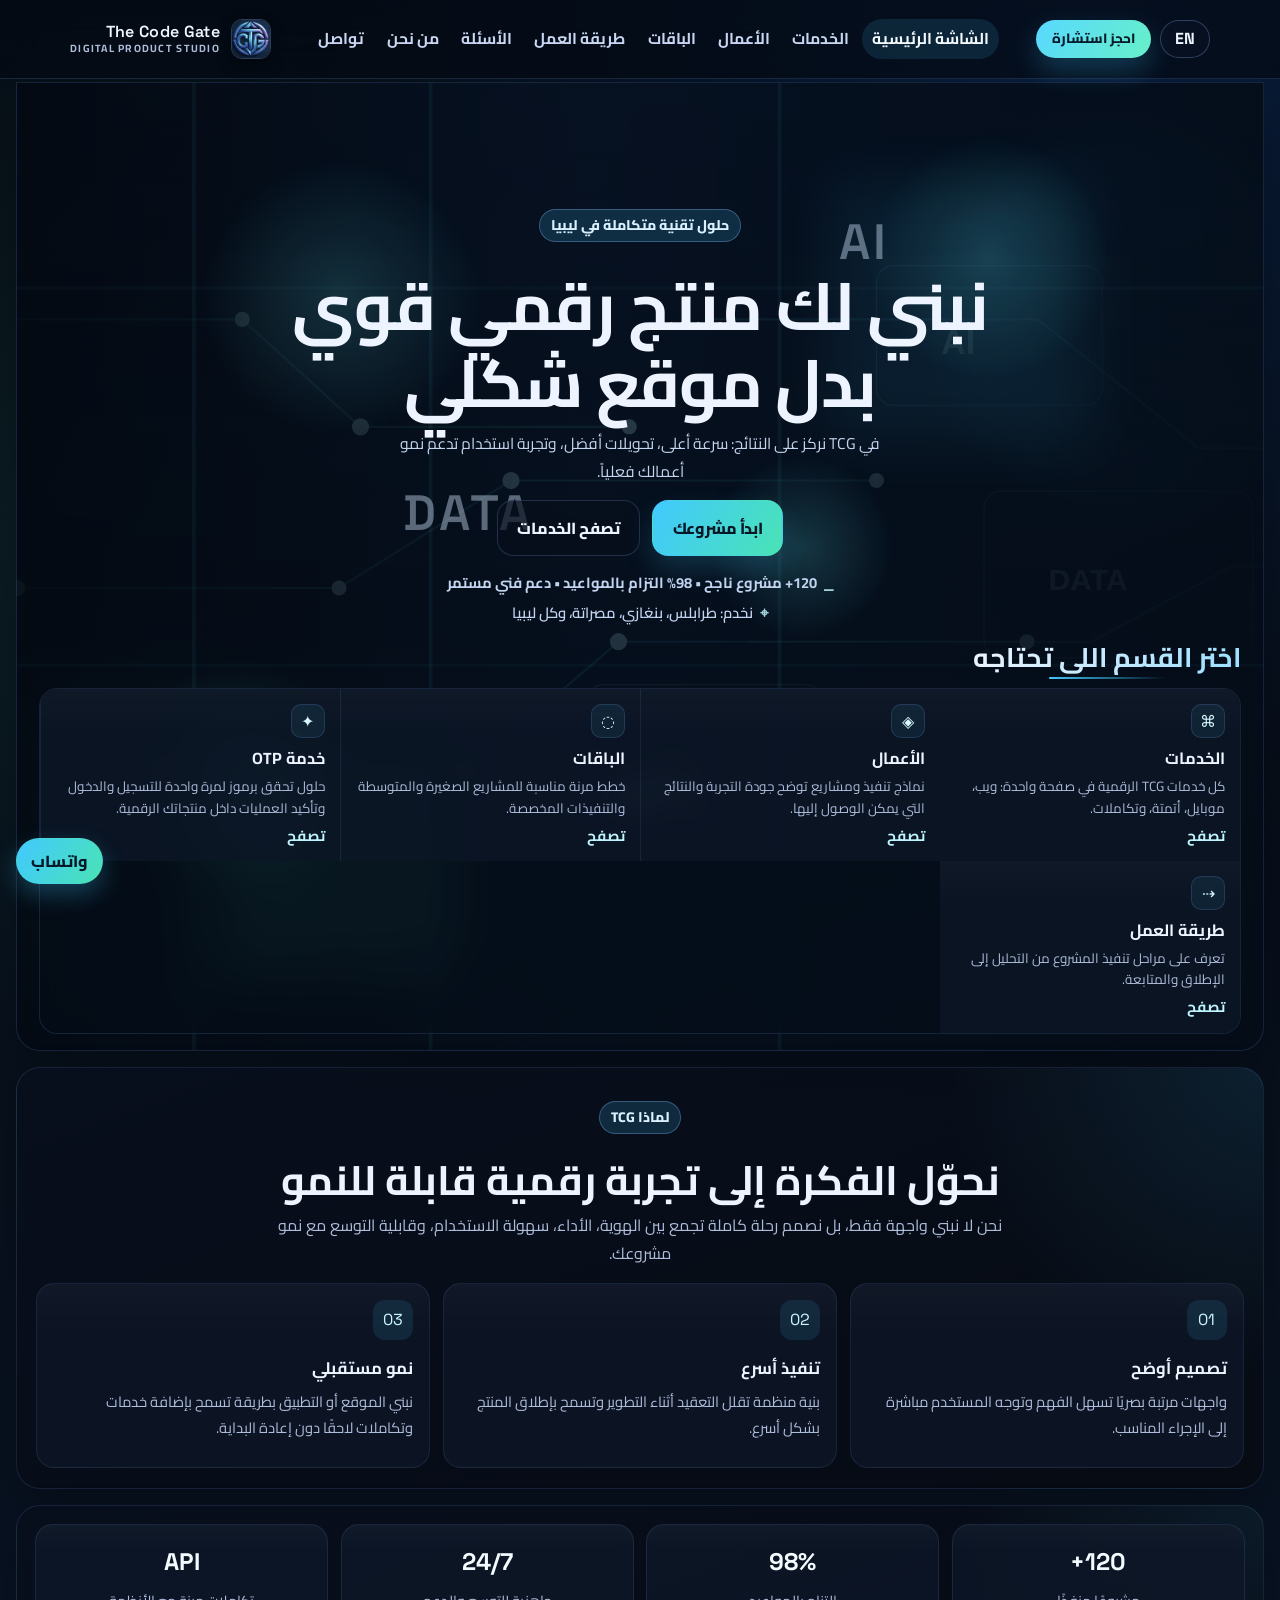
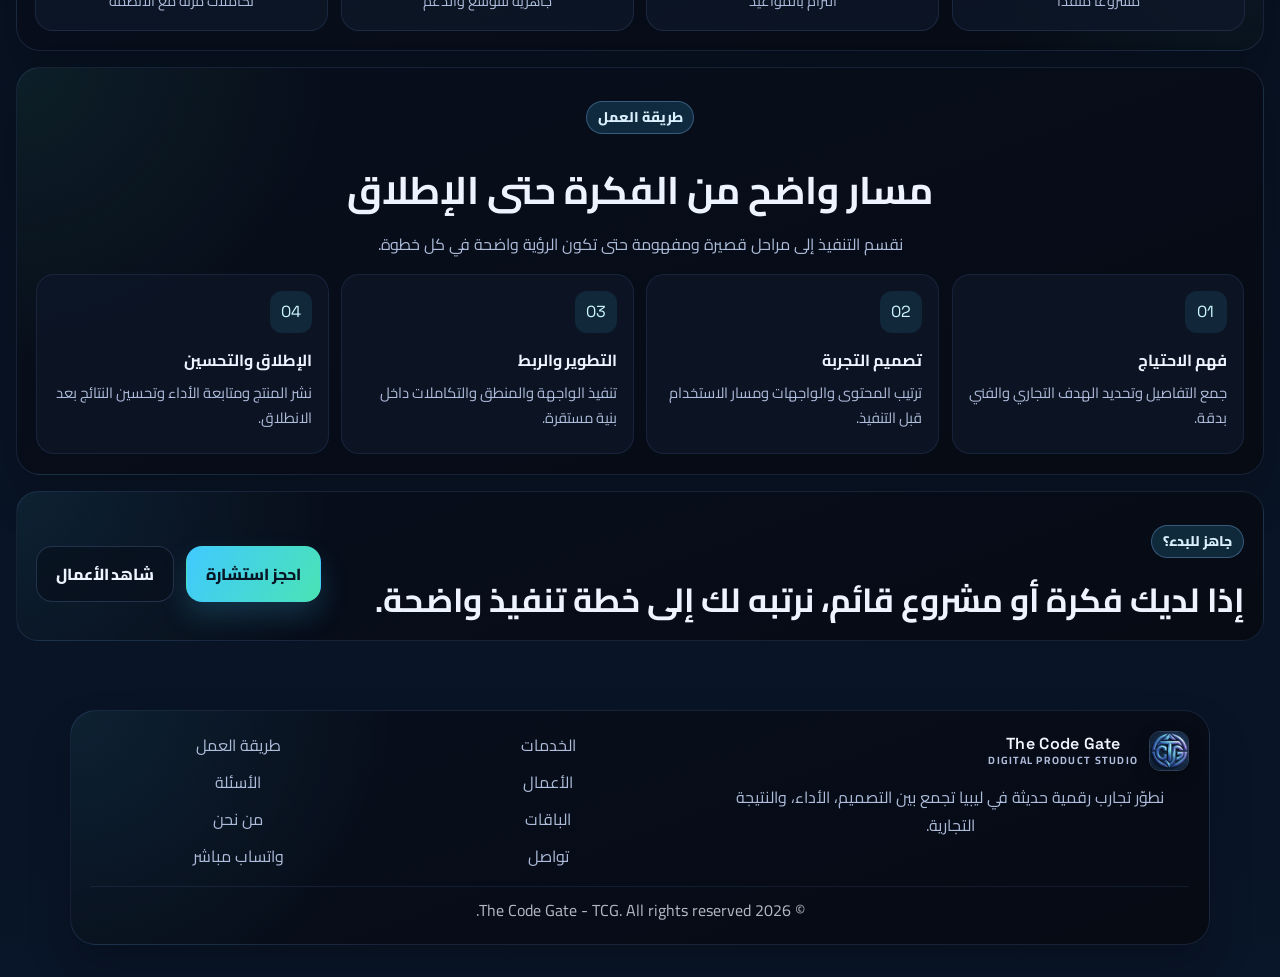
==== commit 37aeaa4c: "Feature OTP service on homepage" ====
--- a/index.html
+++ b/index.html
@@ -5,7 +5,7 @@
   <meta name="viewport" content="width=device-width, initial-scale=1.0">
   <title>TCG - تصميم مواقع وتطوير تطبيقات في ليبيا</title>
   <meta name="description" content="The Code Gate (TCG) - شركة خدمات تقنية في ليبيا متخصصة في تطوير المواقع، تطبيقات الموبايل، وبوتات واتساب.">
-  <meta name="keywords" content="TCG, The Code Gate, شركة برمجة ليبيا, خدمات TCG, تطوير مواقع ليبيا, تطبيقات موبايل ليبيا, بوت واتساب ليبيا, حلول تقنية ليبيا">
+  <meta name="keywords" content="TCG, The Code Gate, شركة برمجة ليبيا, خدمات TCG, تطوير مواقع ليبيا, تطبيقات موبايل ليبيا, بوت واتساب ليبيا, OTP Libya, خدمة OTP, حلول تقنية ليبيا">
   <meta name="robots" content="index, follow">
   <meta name="author" content="The Code Gate (TCG)">
   <meta name="geo.region" content="LY">
@@ -141,6 +141,12 @@
             <p>خطط مرنة مناسبة للمشاريع الصغيرة والمتوسطة والتنفيذات المخصصة.</p>
             <span class="home-service-link">تصفح</span>
           </a>
+          <a class="home-service-card" href="otp-service.html">
+            <span class="home-service-icon">✦</span>
+            <strong>خدمة OTP</strong>
+            <p>حلول تحقق برموز لمرة واحدة للتسجيل والدخول وتأكيد العمليات داخل منتجاتك الرقمية.</p>
+            <span class="home-service-link">تصفح</span>
+          </a>
           <a class="home-service-card" href="work.html">
             <span class="home-service-icon">⇢</span>
             <strong>طريقة العمل</strong>
--- a/style.css
+++ b/style.css
@@ -1840,12 +1840,8 @@
     gap: 0;
   }
 
-  .home-service-card:nth-child(2n) {
+  .home-service-card:nth-child(2n + 1) {
     border-left: 0;
-  }
-
-  .home-service-card:nth-child(4n + 1) {
-    border-left: 1px solid rgba(103, 139, 203, 0.14);
   }
 
   .home-service-card:first-child {
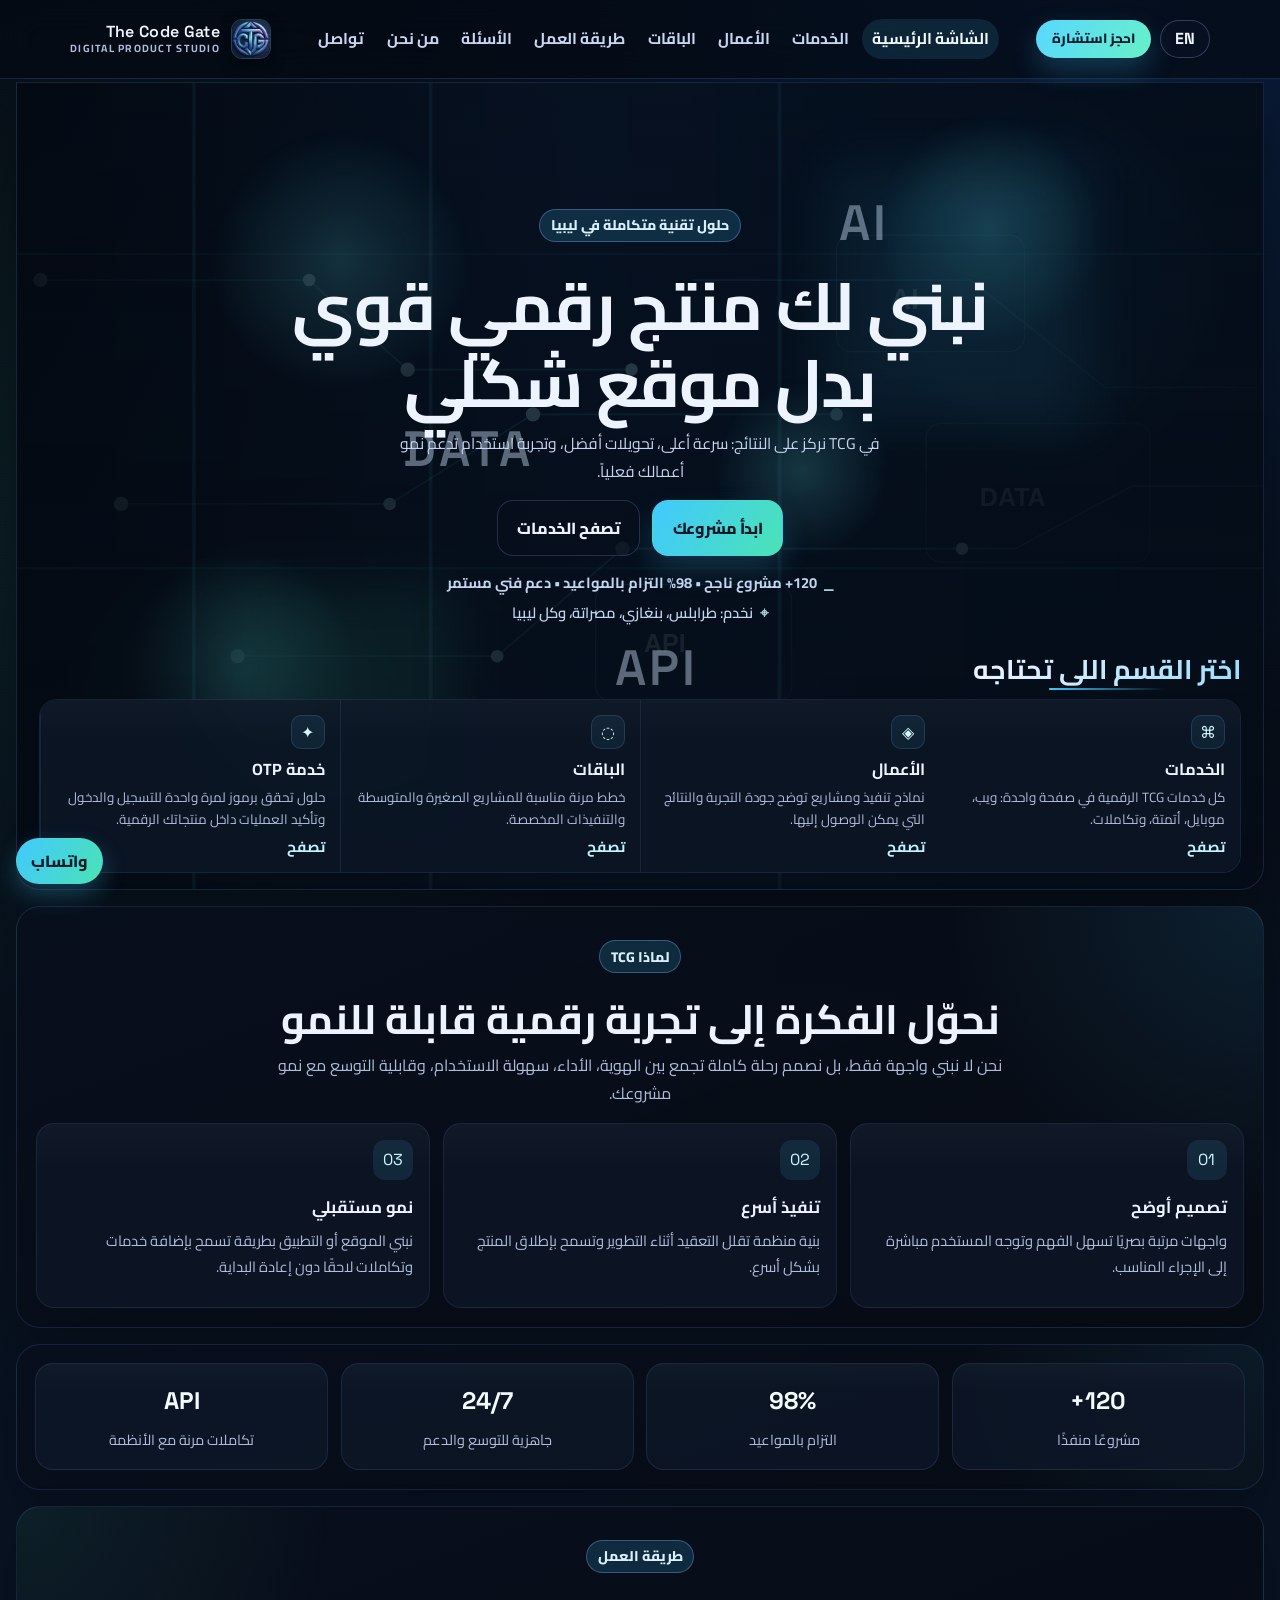
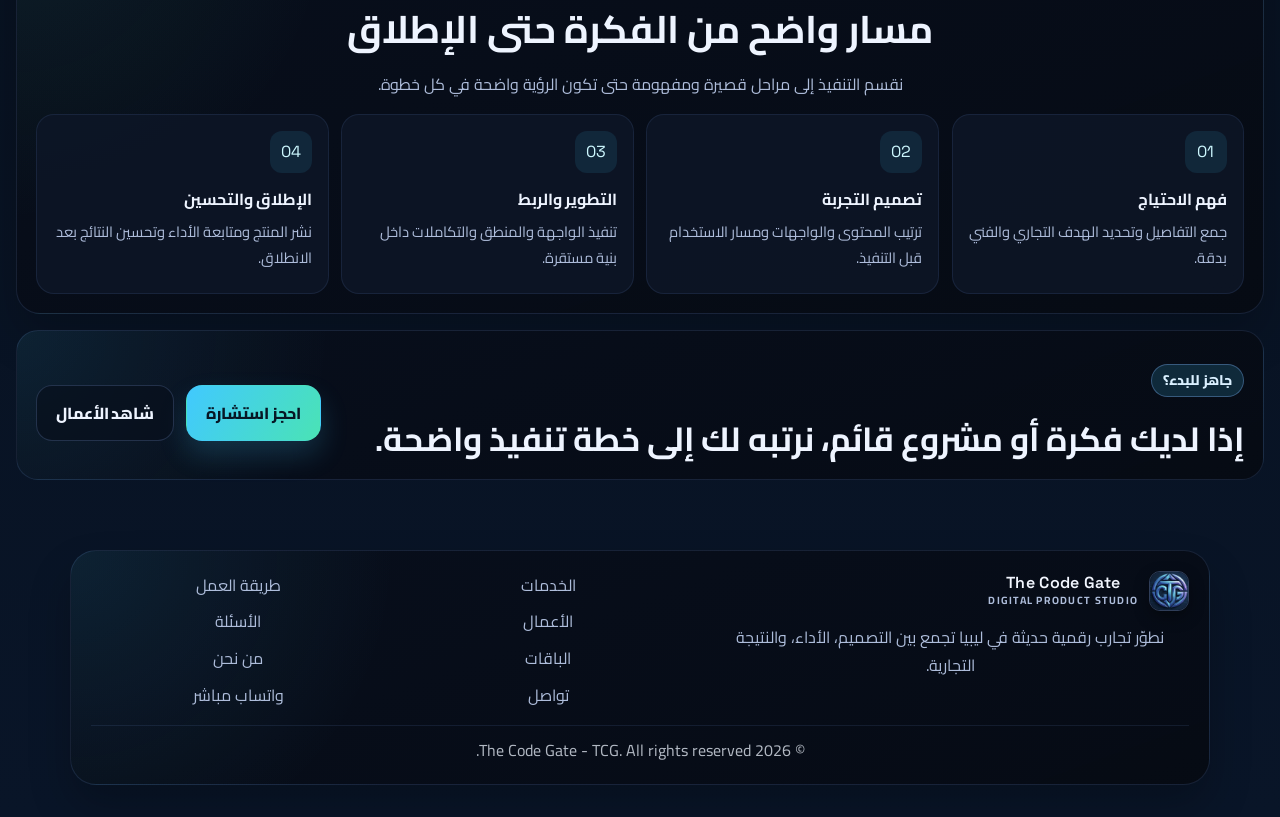
==== commit 148193d4: "Remove process card from homepage" ====
--- a/index.html
+++ b/index.html
@@ -147,12 +147,6 @@
             <p>حلول تحقق برموز لمرة واحدة للتسجيل والدخول وتأكيد العمليات داخل منتجاتك الرقمية.</p>
             <span class="home-service-link">تصفح</span>
           </a>
-          <a class="home-service-card" href="work.html">
-            <span class="home-service-icon">⇢</span>
-            <strong>طريقة العمل</strong>
-            <p>تعرف على مراحل تنفيذ المشروع من التحليل إلى الإطلاق والمتابعة.</p>
-            <span class="home-service-link">تصفح</span>
-          </a>
         </div>
       </div>
     </section>
